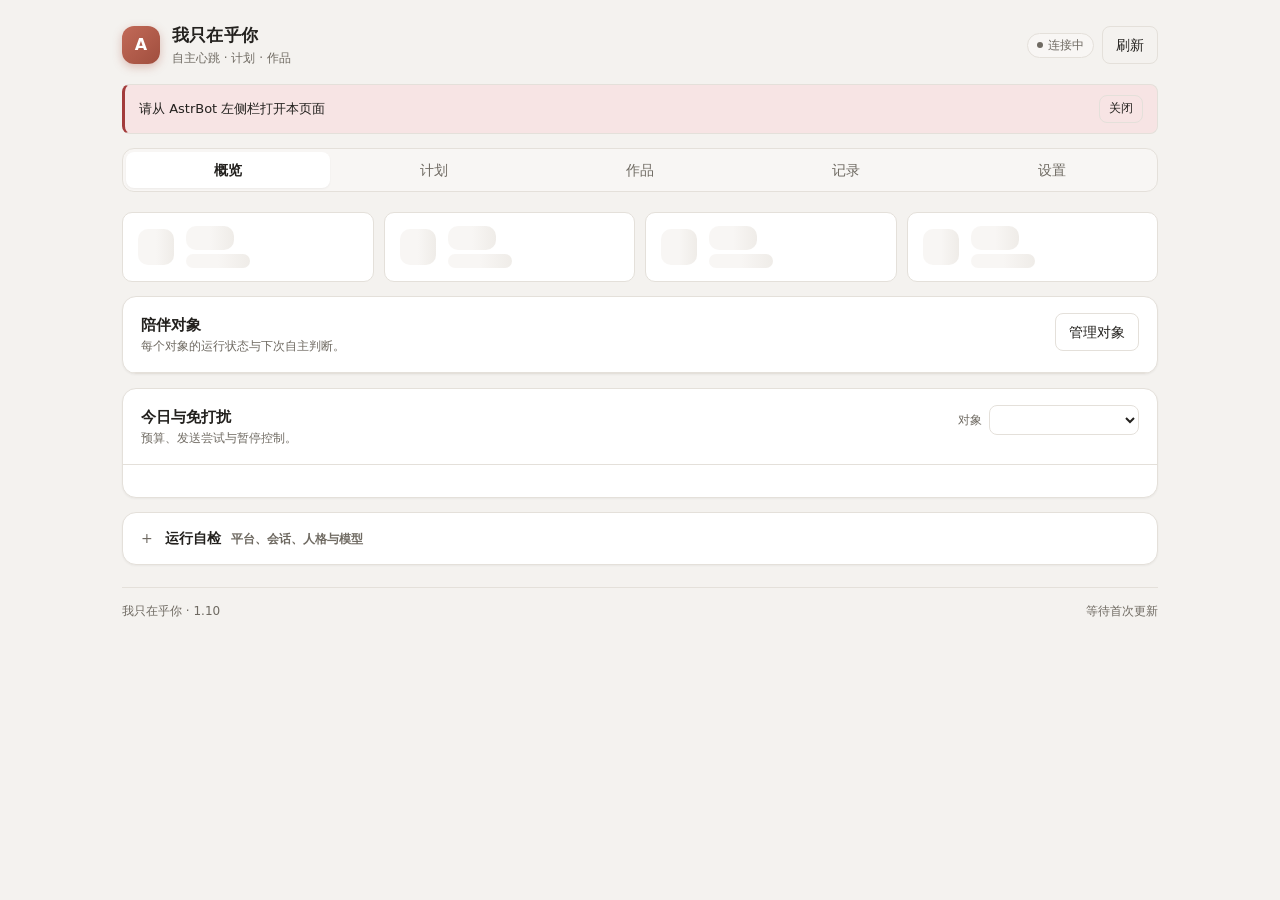
==== pages/我只在乎你/index.html @ 4d0907a6 "Release v1.10.0: 自主陪伴插件完整版本" ====
<!doctype html>
<html lang="zh-CN">
<head>
  <meta charset="UTF-8">
  <meta name="viewport" content="width=device-width, initial-scale=1">
  <title>我只在乎你</title>
  <link rel="stylesheet" href="./style.css">
  <script src="./common.js" defer></script>
  <script src="./dialogs.js" defer></script>
  <script src="./gallery.js" defer></script>
  <script src="./plans.js" defer></script>
  <script src="./library.js" defer></script>
  <script src="./app.js" defer></script>
</head>
<body>
  <div class="app">
    <header class="topbar">
      <div class="brand">
        <span class="brand-mark">A</span>
        <div>
          <h1>我只在乎你</h1>
          <p>自主心跳 · 计划 · 作品</p>
        </div>
      </div>
      <div class="topbar-actions">
        <span id="live" class="pill">连接中</span>
        <button id="refresh" class="btn-ghost" type="button">刷新</button>
      </div>
    </header>

    <div id="notice" class="notice" hidden>
      <span id="notice-text"></span>
      <button id="notice-close" class="btn-ghost btn-small" type="button">关闭</button>
    </div>

    <nav class="tabs" role="tablist" aria-label="页面导航">
      <button class="tab active" data-tab="overview" role="tab" aria-selected="true">概览</button>
      <button class="tab" data-tab="plans" role="tab" aria-selected="false">计划</button>
      <button class="tab" data-tab="works" role="tab" aria-selected="false">作品</button>
      <button class="tab" data-tab="activity" role="tab" aria-selected="false">记录</button>
      <button class="tab" data-tab="settings" role="tab" aria-selected="false">设置</button>
    </nav>

    <main>
      <section id="overview" class="view">
        <div id="metrics" class="stats">
          <div class="stat"><span class="stat-icon skeleton" style="width:36px;height:36px"></span><div class="grow"><b class="skeleton" style="display:block;width:48px;height:24px"></b><span class="skeleton" style="display:block;width:64px;height:14px;margin-top:4px"></span></div></div>
          <div class="stat"><span class="stat-icon skeleton" style="width:36px;height:36px"></span><div class="grow"><b class="skeleton" style="display:block;width:48px;height:24px"></b><span class="skeleton" style="display:block;width:64px;height:14px;margin-top:4px"></span></div></div>
          <div class="stat"><span class="stat-icon skeleton" style="width:36px;height:36px"></span><div class="grow"><b class="skeleton" style="display:block;width:48px;height:24px"></b><span class="skeleton" style="display:block;width:64px;height:14px;margin-top:4px"></span></div></div>
          <div class="stat"><span class="stat-icon skeleton" style="width:36px;height:36px"></span><div class="grow"><b class="skeleton" style="display:block;width:48px;height:24px"></b><span class="skeleton" style="display:block;width:64px;height:14px;margin-top:4px"></span></div></div>
        </div>
        <section class="panel">
          <div class="panel-head">
            <div><h2>陪伴对象</h2><p class="hint">每个对象的运行状态与下次自主判断。</p></div>
            <button id="open-settings" class="btn-ghost" type="button">管理对象</button>
          </div>
          <div id="sessions" class="list"></div>
        </section>
        <section class="panel">
          <div class="panel-head">
            <div><h2>今日与免打扰</h2><p class="hint">预算、发送尝试与暂停控制。</p></div>
            <label class="inline-field">对象<select id="overview-target"></select></label>
          </div>
          <div id="usage" class="panel-body stack"></div>
        </section>
        <details class="panel">
          <summary><span>运行自检</span><span class="hint">平台、会话、人格与模型</span></summary>
          <div class="panel-body">
            <div class="actions"><button id="diagnose" type="button">开始自检</button></div>
            <div id="diagnostics-result" class="stack"></div>
          </div>
        </details>
      </section>

      <section id="plans" class="view" hidden>
        <div class="view-head">
          <div><h2>计划</h2><p class="hint">当前任务、持续项目与自主节奏。</p></div>
          <label class="inline-field">对象<select id="plans-target"></select></label>
        </div>
        <div id="plans-content" class="stack"></div>
      </section>

      <section id="works" class="view" hidden>
        <div class="view-head">
          <div><h2>作品</h2><p class="hint">点开条目后才加载图片或正文。</p></div>
          <label class="inline-field">对象<select id="works-target"></select></label>
        </div>
        <div id="work-filters" class="toolbar"></div>
        <div id="works-content" class="stack"></div>
      </section>

      <section id="activity" class="view" hidden>
        <div class="view-head">
          <div><h2>记录</h2><p class="hint">最近决策、行动与诊断。</p></div>
          <label class="inline-field">对象<select id="activity-target"></select></label>
        </div>
        <div id="activity-content" class="stack"></div>
      </section>

      <section id="settings" class="view" hidden>
        <div class="view-head">
          <div><h2>设置</h2><p class="hint">填写对象 QQ 号并保存，即持续运行。</p></div>
          <button id="save-settings" class="btn-primary" form="config-form" type="submit">保存设置</button>
        </div>
        <form id="config-form"><div id="config-fields"></div></form>
      </section>
    </main>

    <footer>
      <span>我只在乎你 · 1.10</span>
      <span id="updated">等待首次更新</span>
    </footer>
  </div>
</body>
</html>
---- pages/我只在乎你/style.css ----
:root {
  color-scheme: light dark;
  --bg: #f4f2ef;
  --surface: #ffffff;
  --surface-2: #f8f6f4;
  --surface-3: #efece8;
  --line: #e4e0da;
  --line-strong: #d4cfc7;
  --text: #23211e;
  --muted: #6f6a62;
  --accent: #b05a4a;
  --accent-strong: #96473a;
  --accent-soft: #f6e7e3;
  --ok: #2f7d5b;
  --ok-soft: #e2f0e9;
  --warn: #9a6b1e;
  --warn-soft: #f6ecd9;
  --bad: #a33b3b;
  --bad-soft: #f7e4e4;
  --radius: 14px;
  --radius-sm: 10px;
  --shadow: 0 1px 2px rgba(35, 33, 30, .05);
  --shadow-pop: 0 8px 28px rgba(35, 33, 30, .12);
  --grad-accent: linear-gradient(135deg, #c26a58, #a04e3e);
}

@media (prefers-color-scheme: dark) {
  :root {
    --bg: #151412;
    --surface: #1e1d1a;
    --surface-2: #242220;
    --surface-3: #2b2926;
    --line: #37342f;
    --line-strong: #45413b;
    --text: #ece8e1;
    --muted: #a8a29a;
    --accent: #d98b7b;
    --accent-strong: #e39d8e;
    --accent-soft: #3a2a27;
    --ok: #7fc3a3;
    --ok-soft: #1f2e26;
    --warn: #d0a75f;
    --warn-soft: #332b1a;
    --bad: #e08a8a;
    --bad-soft: #38211f;
    --shadow: none;
    --shadow-pop: 0 10px 32px rgba(0, 0, 0, .5);
    --grad-accent: linear-gradient(135deg, #d98b7b, #b25f4d);
  }
}

* { box-sizing: border-box; }
[hidden] { display: none !important; }
html, body { margin: 0; }
body {
  background: var(--bg);
  color: var(--text);
  font: 14px/1.6 "PingFang SC", "Microsoft YaHei", system-ui, sans-serif;
  -webkit-font-smoothing: antialiased;
}
button, input, select, textarea { font: inherit; color: inherit; }
button { cursor: pointer; }
h1, h2, h3, p { margin: 0; }
h1 { font-size: 17px; font-weight: 650; letter-spacing: .01em; }
h2 { font-size: 15px; font-weight: 650; }
h3 { font-size: 14px; font-weight: 600; }
a { color: var(--accent); }

/* 尊重减弱动效偏好 */
@media (prefers-reduced-motion: reduce) {
  *, *::before, *::after { transition: none !important; animation: none !important; }
}

.app { max-width: 1080px; margin: 0 auto; padding: 22px 22px 48px; }

/* ---------- 顶栏 ---------- */
.topbar {
  display: flex; align-items: center; justify-content: space-between;
  gap: 16px; padding-bottom: 16px;
}
.brand { display: flex; align-items: center; gap: 12px; min-width: 0; }
.brand-mark {
  width: 38px; height: 38px; border-radius: 12px; flex: none;
  display: grid; place-items: center; font-weight: 700; font-size: 16px;
  background: var(--grad-accent); color: #fff;
  box-shadow: 0 3px 10px rgba(176, 90, 74, .35);
}
.brand p { color: var(--muted); font-size: 12px; }
.topbar-actions { display: flex; align-items: center; gap: 8px; }

/* 连接状态小圆点 */
.pill::before {
  content: ""; width: 6px; height: 6px; border-radius: 50%;
  background: currentColor; flex: none;
}
.pill.ok::before { animation: pulse 2.4s ease-in-out infinite; }
@keyframes pulse {
  0%, 100% { opacity: 1; }
  50% { opacity: .35; }
}

/* ---------- Tabs ---------- */
.tabs {
  display: flex; gap: 2px; padding: 3px; margin-bottom: 20px;
  background: var(--surface-2); border: 1px solid var(--line);
  border-radius: 12px; overflow-x: auto;
  position: sticky; top: 0; z-index: 20;
  backdrop-filter: blur(8px);
}
.tab {
  flex: 1; min-width: 64px; padding: 7px 14px; border: 0; border-radius: 8px;
  background: transparent; color: var(--muted); white-space: nowrap;
  transition: color .15s, background .15s;
}
.tab:hover { color: var(--text); }
.tab.active {
  background: var(--surface); color: var(--text);
  box-shadow: var(--shadow); font-weight: 600;
}

.view { display: block; animation: view-in .18s ease-out; }
.view[hidden] { display: none; }
@keyframes view-in {
  from { opacity: 0; transform: translateY(4px); }
  to { opacity: 1; transform: none; }
}

/* ---------- 面板 ---------- */
.panel {
  background: var(--surface); border: 1px solid var(--line);
  border-radius: var(--radius); box-shadow: var(--shadow);
  margin-bottom: 14px; overflow: hidden;
  transition: border-color .15s;
}
.panel:hover { border-color: var(--line-strong); }
.panel > summary {
  display: flex; align-items: baseline; gap: 10px;
  padding: 14px 18px; cursor: pointer; list-style: none; font-weight: 600;
}
.panel > summary::-webkit-details-marker { display: none; }
.panel > summary::before {
  content: "+"; color: var(--muted); font-weight: 400; margin-right: 2px;
  transition: transform .15s;
}
.panel[open] > summary::before { content: "−"; }
.panel-head {
  display: flex; align-items: flex-start; justify-content: space-between;
  gap: 12px; padding: 16px 18px; border-bottom: 1px solid var(--line);
}
.panel-body { padding: 16px 18px; }
.panel-body.tight { padding: 10px 18px; }

.stack { display: flex; flex-direction: column; gap: 12px; }
.row { display: flex; align-items: center; gap: 10px; }
.row.wrap { flex-wrap: wrap; }
.grow { flex: 1; min-width: 0; }
.actions { display: flex; flex-wrap: wrap; gap: 8px; }
.hint { color: var(--muted); font-size: 12px; }
.mono { font-family: ui-monospace, "Cascadia Code", Consolas, monospace; font-size: 12px; }

/* ---------- 指标卡 ---------- */
.stats {
  display: grid; grid-template-columns: repeat(auto-fit, minmax(150px, 1fr));
  gap: 10px; margin-bottom: 14px;
}
.kv {
  display: grid; grid-template-columns: repeat(auto-fit, minmax(170px, 1fr));
  gap: 10px 20px;
}
.kv-item b { display: block; font-weight: 600; margin-top: 1px; }
.kv-item.wide { grid-column: 1 / -1; }
.stat {
  background: var(--surface); border: 1px solid var(--line);
  border-radius: var(--radius-sm); padding: 13px 15px;
  display: flex; align-items: center; gap: 12px;
  transition: border-color .15s, transform .15s;
}
.stat:hover { border-color: var(--line-strong); transform: translateY(-1px); }
.stat-icon {
  width: 36px; height: 36px; border-radius: 10px; flex: none;
  display: grid; place-items: center; font-size: 16px;
  background: var(--surface-3);
}
.stat[data-tone="accent"] .stat-icon { background: var(--accent-soft); }
.stat[data-tone="ok"] .stat-icon { background: var(--ok-soft); }
.stat[data-tone="warn"] .stat-icon { background: var(--warn-soft); }
.stat[data-tone="bad"] .stat-icon { background: var(--bad-soft); }
.stat b { display: block; font-size: 22px; font-weight: 650; line-height: 1.3; }
.stat span { color: var(--muted); font-size: 12px; }

/* ---------- 骨架屏 ---------- */
.skeleton {
  border-radius: var(--radius-sm);
  background: linear-gradient(90deg, var(--surface-2) 25%, var(--surface-3) 50%, var(--surface-2) 75%);
  background-size: 200% 100%;
  animation: shimmer 1.4s ease-in-out infinite;
}
@keyframes shimmer {
  from { background-position: 200% 0; }
  to { background-position: -200% 0; }
}

.view-head {
  display: flex; align-items: flex-end; justify-content: space-between;
  gap: 14px; flex-wrap: wrap; margin-bottom: 14px;
}
.view-head p { margin-top: 2px; }

.inline-field { display: flex; align-items: center; gap: 7px; color: var(--muted); font-size: 12px; }
.inline-field select {
  background: var(--surface); border: 1px solid var(--line);
  border-radius: 8px; padding: 6px 9px; min-width: 150px; width: auto;
}

/* ---------- 按钮 ---------- */
button, .btn-primary, .btn-ghost {
  border-radius: 8px; border: 1px solid var(--line);
  background: var(--surface); padding: 7px 13px; color: var(--text);
  transition: background .15s, border-color .15s, box-shadow .15s;
}
button:hover { background: var(--surface-2); border-color: var(--line-strong); }
button:active { transform: scale(.98); }
button:disabled { opacity: .5; cursor: not-allowed; }
button:focus-visible, .tab:focus-visible, .chip:focus-visible {
  outline: 2px solid var(--accent); outline-offset: 1px;
}
.btn-primary { background: var(--grad-accent); border-color: transparent; color: #fff; box-shadow: 0 2px 8px rgba(176, 90, 74, .3); }
.btn-primary:hover { filter: brightness(1.06); background: var(--grad-accent); }
.btn-ghost { background: transparent; }
.btn-danger { color: var(--bad); }
.btn-danger:hover { background: var(--bad-soft); border-color: var(--bad); }
.btn-small { padding: 3px 9px; font-size: 12px; }
.icon-btn { padding: 6px 10px; }

/* ---------- 状态胶囊 ---------- */
.pill {
  display: inline-flex; align-items: center; gap: 5px;
  padding: 2px 9px; border-radius: 999px; font-size: 12px;
  background: var(--surface-2); border: 1px solid var(--line); color: var(--muted);
  white-space: nowrap;
}
.pill.ok { color: var(--ok); border-color: color-mix(in srgb, var(--ok) 35%, transparent); background: var(--ok-soft); }
.pill.warn { color: var(--warn); border-color: color-mix(in srgb, var(--warn) 35%, transparent); background: var(--warn-soft); }
.pill.bad { color: var(--bad); border-color: color-mix(in srgb, var(--bad) 35%, transparent); background: var(--bad-soft); }
.pill.accent { color: var(--accent); border-color: color-mix(in srgb, var(--accent) 35%, transparent); background: var(--accent-soft); }

/* ---------- 列表 ---------- */
.list { display: flex; flex-direction: column; }
.item {
  display: flex; align-items: flex-start; gap: 12px;
  padding: 13px 18px; border-top: 1px solid var(--line);
  transition: background .15s;
}
.item:hover { background: var(--surface-2); }
.item:first-child { border-top: 0; }
.item-title { font-weight: 600; display: flex; align-items: center; gap: 8px; flex-wrap: wrap; }
.item-sub { color: var(--muted); font-size: 12px; margin-top: 2px; word-break: break-all; }

/* ---------- 通知条 ---------- */
.notice {
  display: flex; align-items: center; justify-content: space-between; gap: 12px;
  margin-bottom: 14px; padding: 10px 14px; font-size: 13px;
  border: 1px solid var(--line); border-left: 3px solid var(--accent);
  border-radius: 8px; background: var(--surface);
  white-space: pre-wrap;
  animation: notice-in .2s ease-out;
}
@keyframes notice-in {
  from { opacity: 0; transform: translateY(-4px); }
  to { opacity: 1; transform: none; }
}
.notice[hidden] { display: none; }
.notice[data-tone="bad"] { border-left-color: var(--bad); background: var(--bad-soft); }
.notice[data-tone="ok"] { border-left-color: var(--ok); background: var(--ok-soft); }

/* ---------- 表单 ---------- */
textarea, input[type="text"], input[type="number"], select {
  width: 100%; background: var(--surface-2); color: var(--text);
  border: 1px solid var(--line); border-radius: 8px; padding: 8px 10px;
  transition: border-color .15s, background .15s;
}
textarea { resize: vertical; min-height: 86px; line-height: 1.6; }
textarea:focus, input:focus, select:focus { outline: 2px solid var(--accent-soft); border-color: var(--accent); background: var(--surface); }

/* ---------- 工具栏与筛选 ---------- */
.toolbar {
  display: flex; align-items: center; gap: 8px; flex-wrap: wrap; margin-bottom: 12px;
}
.chip {
  padding: 5px 12px; border-radius: 999px; border: 1px solid var(--line);
  background: var(--surface); color: var(--muted); font-size: 12px;
  transition: all .15s;
}
.chip:hover { border-color: var(--line-strong); color: var(--text); }
.chip.active { background: var(--grad-accent); border-color: transparent; color: #fff; }

/* ---------- 作品条目 ---------- */
details.work {
  background: var(--surface); border: 1px solid var(--line);
  border-radius: var(--radius-sm); box-shadow: var(--shadow);
  transition: border-color .15s;
}
details.work:hover { border-color: var(--line-strong); }
details.work > summary {
  display: flex; align-items: center; gap: 10px;
  padding: 11px 14px; cursor: pointer; list-style: none;
}
details.work > summary::-webkit-details-marker { display: none; }
details.work > summary::after { content: "展开"; color: var(--muted); font-size: 12px; }
details.work[open] > summary::after { content: "收起"; }
details.work[open] { border-color: var(--accent); }
.work-kind {
  flex: none; width: 40px; text-align: center; font-size: 11px;
  color: var(--muted); background: var(--surface-2);
  border: 1px solid var(--line); border-radius: 6px; padding: 2px 0;
}
.work-title { font-weight: 600; flex: 1; min-width: 0; overflow: hidden; text-overflow: ellipsis; white-space: nowrap; }
.work-meta { color: var(--muted); font-size: 12px; white-space: nowrap; }
.work-detail { padding: 0 14px 14px; border-top: 1px solid var(--line); }
.work-detail .stack { padding-top: 12px; }
.preview {
  display: block; max-width: 100%; max-height: 380px;
  border-radius: 8px; border: 1px solid var(--line); background: var(--surface-2);
}
pre.text-preview {
  margin: 0; padding: 12px; max-height: 380px; overflow: auto;
  white-space: pre-wrap; word-break: break-word;
  font: 13px/1.7 "PingFang SC", "Microsoft YaHei", system-ui, sans-serif;
  background: var(--surface-2); border: 1px solid var(--line); border-radius: 8px;
}

/* ---------- 设置表单 ---------- */
.field-grid {
  display: grid; grid-template-columns: repeat(auto-fit, minmax(240px, 1fr));
  gap: 12px;
}
.field { display: flex; flex-direction: column; gap: 5px; }
.field > span { color: var(--muted); font-size: 12px; }
.field.wide { grid-column: 1 / -1; }
.field code { color: var(--accent); font-size: 11px; }
.check {
  display: flex; align-items: center; gap: 8px;
  padding: 7px 0; font-size: 13px;
}
.check.wide { grid-column: 1 / -1; }
.check input { width: auto; accent-color: var(--accent); }
.group-title {
  font-size: 12px; color: var(--muted); text-transform: uppercase;
  letter-spacing: .06em; margin: 4px 0 2px;
}
.config-group { padding: 16px 18px; border-bottom: 1px solid var(--line); }
.config-group:last-child { border-bottom: 0; }
.config-group h3 { margin-bottom: 10px; }

.empty {
  padding: 26px 18px; text-align: center; color: var(--muted); font-size: 13px;
}

/* ---------- 页脚 ---------- */
footer {
  display: flex; justify-content: space-between; gap: 12px;
  margin-top: 22px; padding-top: 14px; border-top: 1px solid var(--line);
  color: var(--muted); font-size: 12px;
}

/* ---------- 弹窗（dialogs.js 类名化后的样式） ---------- */
.dialog-overlay {
  position: fixed; inset: 0; z-index: 1000;
  display: grid; place-items: center; padding: 24px;
  background: rgba(15, 14, 12, .45);
  backdrop-filter: blur(3px);
  animation: fade-in .15s ease-out;
}
@keyframes fade-in { from { opacity: 0; } to { opacity: 1; } }
.dialog-box {
  width: min(480px, 100%); margin: 0; padding: 18px;
  animation: dialog-pop .18s cubic-bezier(.2, .9, .3, 1.2);
}
@keyframes dialog-pop {
  from { opacity: 0; transform: scale(.95) translateY(8px); }
  to { opacity: 1; transform: none; }
}
.dialog-box p { margin-bottom: 4px; }
.dialog-box input { margin: 14px 0; }

/* ---------- 响应式 ---------- */
@media (max-width: 640px) {
  .app { padding: 14px 14px 40px; }
  .brand p { display: none; }
  .item { flex-direction: column; gap: 8px; }
  .work-meta { display: none; }
  .panel-head { flex-direction: column; }
  .tabs { position: static; }
  .stat { padding: 11px 13px; }
  .stat-icon { width: 30px; height: 30px; font-size: 14px; }
}
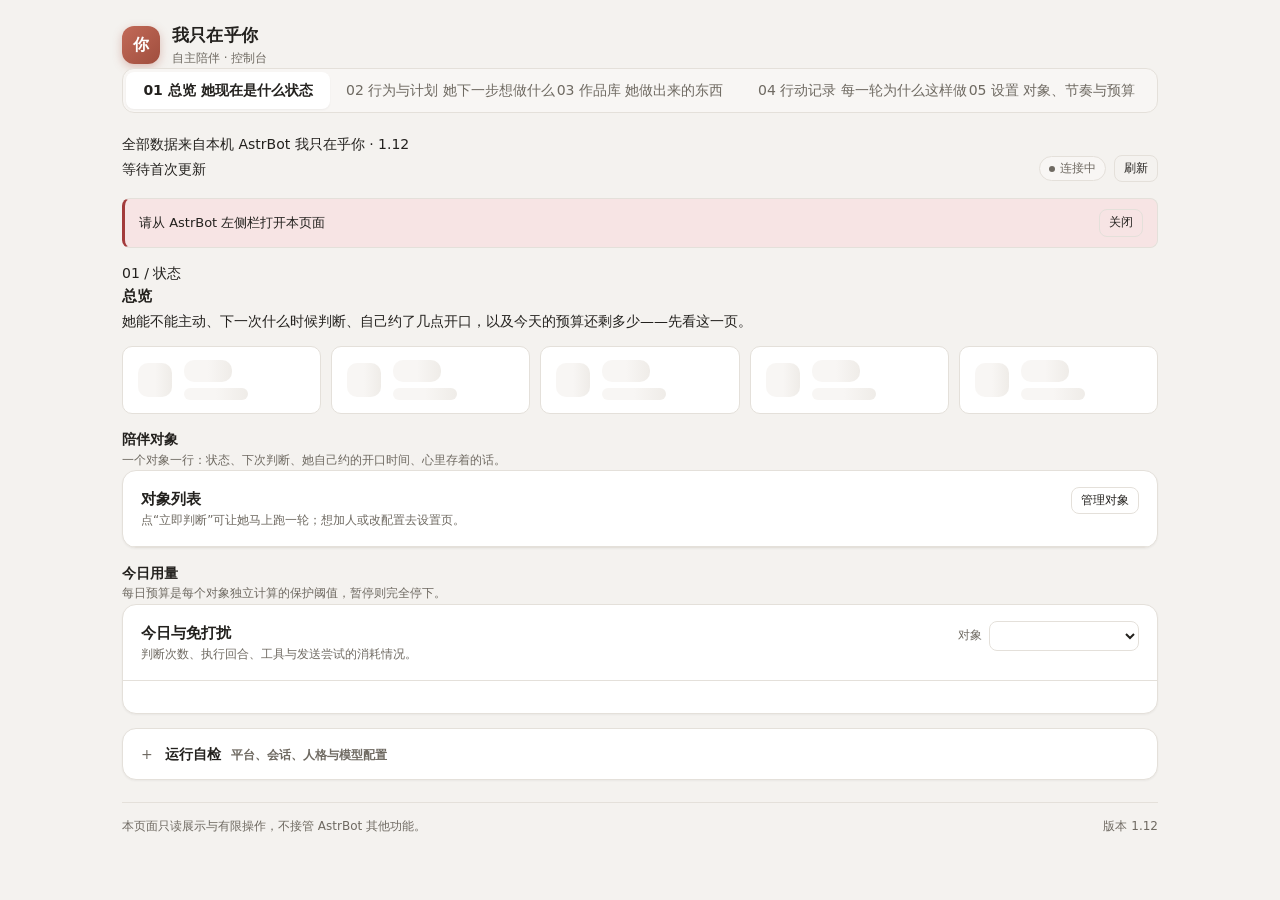
==== commit 09536f44: "Update pages/我只在乎你/index.html (v1.13.0)" ====
--- a/pages/我只在乎你/index.html
+++ b/pages/我只在乎你/index.html
@@ -14,102 +14,174 @@
 </head>
 <body>
   <div class="app">
-    <header class="topbar">
+    <aside class="rail">
       <div class="brand">
-        <span class="brand-mark">A</span>
+        <span class="brand-mark">你</span>
         <div>
           <h1>我只在乎你</h1>
-          <p>自主心跳 · 计划 · 作品</p>
+          <p>自主陪伴 · 控制台</p>
         </div>
       </div>
-      <div class="topbar-actions">
-        <span id="live" class="pill">连接中</span>
-        <button id="refresh" class="btn-ghost" type="button">刷新</button>
+
+      <nav class="tabs" role="tablist" aria-label="页面导航">
+        <button class="tab active" data-tab="overview" role="tab" aria-selected="true" type="button">
+          <span class="tab-index">01</span>
+          <span class="tab-body">
+            <span class="tab-label">总览</span>
+            <span class="tab-hint">她现在是什么状态</span>
+          </span>
+        </button>
+        <button class="tab" data-tab="plans" role="tab" aria-selected="false" type="button">
+          <span class="tab-index">02</span>
+          <span class="tab-body">
+            <span class="tab-label">行为与计划</span>
+            <span class="tab-hint">她下一步想做什么</span>
+          </span>
+        </button>
+        <button class="tab" data-tab="works" role="tab" aria-selected="false" type="button">
+          <span class="tab-index">03</span>
+          <span class="tab-body">
+            <span class="tab-label">作品库</span>
+            <span class="tab-hint">她做出来的东西</span>
+          </span>
+        </button>
+        <button class="tab" data-tab="activity" role="tab" aria-selected="false" type="button">
+          <span class="tab-index">04</span>
+          <span class="tab-body">
+            <span class="tab-label">行动记录</span>
+            <span class="tab-hint">每一轮为什么这样做</span>
+          </span>
+        </button>
+        <button class="tab" data-tab="settings" role="tab" aria-selected="false" type="button">
+          <span class="tab-index">05</span>
+          <span class="tab-body">
+            <span class="tab-label">设置</span>
+            <span class="tab-hint">对象、节奏与预算</span>
+          </span>
+        </button>
+      </nav>
+
+      <div class="rail-foot">
+        <span>全部数据来自本机 AstrBot</span>
+        <span>我只在乎你 · 1.12</span>
       </div>
-    </header>
+    </aside>
 
-    <div id="notice" class="notice" hidden>
-      <span id="notice-text"></span>
-      <button id="notice-close" class="btn-ghost btn-small" type="button">关闭</button>
+    <div class="shell">
+      <header class="topbar">
+        <div class="topbar-meta"><span id="updated">等待首次更新</span></div>
+        <div class="topbar-actions">
+          <span id="live" class="pill">连接中</span>
+          <button id="refresh" class="btn-ghost btn-small" type="button">刷新</button>
+        </div>
+      </header>
+
+      <div id="notice" class="notice" hidden>
+        <span id="notice-text"></span>
+        <button id="notice-close" class="btn-ghost btn-small" type="button">关闭</button>
+      </div>
+
+      <main>
+        <section id="overview" class="view">
+          <div class="view-head">
+            <div>
+              <span class="eyebrow">01 / 状态</span>
+              <h2>总览</h2>
+              <p class="lead">她能不能主动、下一次什么时候判断、自己约了几点开口，以及今天的预算还剩多少——先看这一页。</p>
+            </div>
+          </div>
+
+          <div id="metrics" class="stats">
+            <div class="stat"><span class="stat-icon skeleton" style="width:34px;height:34px"></span><div class="grow"><b class="skeleton" style="display:block;width:48px;height:22px"></b><span class="skeleton" style="display:block;width:64px;height:12px;margin-top:6px"></span></div></div>
+            <div class="stat"><span class="stat-icon skeleton" style="width:34px;height:34px"></span><div class="grow"><b class="skeleton" style="display:block;width:48px;height:22px"></b><span class="skeleton" style="display:block;width:64px;height:12px;margin-top:6px"></span></div></div>
+            <div class="stat"><span class="stat-icon skeleton" style="width:34px;height:34px"></span><div class="grow"><b class="skeleton" style="display:block;width:48px;height:22px"></b><span class="skeleton" style="display:block;width:64px;height:12px;margin-top:6px"></span></div></div>
+            <div class="stat"><span class="stat-icon skeleton" style="width:34px;height:34px"></span><div class="grow"><b class="skeleton" style="display:block;width:48px;height:22px"></b><span class="skeleton" style="display:block;width:64px;height:12px;margin-top:6px"></span></div></div>
+            <div class="stat"><span class="stat-icon skeleton" style="width:34px;height:34px"></span><div class="grow"><b class="skeleton" style="display:block;width:48px;height:22px"></b><span class="skeleton" style="display:block;width:64px;height:12px;margin-top:6px"></span></div></div>
+          </div>
+
+          <div class="group-head"><h3>陪伴对象</h3><p class="hint">一个对象一行：状态、下次判断、她自己约的开口时间、心里存着的话。</p></div>
+          <section class="panel">
+            <div class="panel-head">
+              <div><h2>对象列表</h2><p class="hint">点“立即判断”可让她马上跑一轮；想加人或改配置去设置页。</p></div>
+              <button id="open-settings" class="btn-ghost btn-small" type="button">管理对象</button>
+            </div>
+            <div id="sessions" class="list"></div>
+          </section>
+
+          <div class="group-head"><h3>今日用量</h3><p class="hint">每日预算是每个对象独立计算的保护阈值，暂停则完全停下。</p></div>
+          <section class="panel">
+            <div class="panel-head">
+              <div><h2>今日与免打扰</h2><p class="hint">判断次数、执行回合、工具与发送尝试的消耗情况。</p></div>
+              <label class="inline-field">对象<select id="overview-target"></select></label>
+            </div>
+            <div id="usage" class="panel-body stack"></div>
+          </section>
+
+          <details class="panel">
+            <summary><span>运行自检</span><span class="hint">平台、会话、人格与模型配置</span></summary>
+            <div class="panel-body stack">
+              <p class="hint">只做只读检查，不发起模型请求，也不会发消息。</p>
+              <div class="actions"><button id="diagnose" type="button">开始自检</button></div>
+              <div id="diagnostics-result" class="stack"></div>
+            </div>
+          </details>
+        </section>
+
+        <section id="plans" class="view" hidden>
+          <div class="view-head">
+            <div>
+              <span class="eyebrow">02 / 行为</span>
+              <h2>行为与计划</h2>
+              <p class="lead">她正在推进什么、下一步想做什么，以及她凭什么这样安排自己的节奏——包括自己约定的开口时间和心里存着的话。</p>
+            </div>
+            <label class="inline-field">对象<select id="plans-target"></select></label>
+          </div>
+          <div id="plans-content" class="stack"></div>
+        </section>
+
+        <section id="works" class="view" hidden>
+          <div class="view-head">
+            <div>
+              <span class="eyebrow">03 / 成果</span>
+              <h2>作品库</h2>
+              <p class="lead">她写作、画画、整理的成果。列表只算元信息，点开某一条才读取图片或正文。</p>
+            </div>
+            <label class="inline-field">对象<select id="works-target"></select></label>
+          </div>
+          <div id="work-filters" class="toolbar"></div>
+          <div id="works-content" class="stack"></div>
+        </section>
+
+        <section id="activity" class="view" hidden>
+          <div class="view-head">
+            <div>
+              <span class="eyebrow">04 / 追踪</span>
+              <h2>行动记录</h2>
+              <p class="lead">每一轮的触发来源、判断依据、实际结果和没发出去的原因。她为什么沉默，也能在这里查到。</p>
+            </div>
+            <label class="inline-field">对象<select id="activity-target"></select></label>
+          </div>
+          <div id="activity-content" class="stack"></div>
+        </section>
+
+        <section id="settings" class="view" hidden>
+          <div class="view-head">
+            <div>
+              <span class="eyebrow">05 / 配置</span>
+              <h2>设置</h2>
+              <p class="lead">填好对象 QQ 号并保存就会持续运行。下面按用途分组，改动保存后立即生效，不需要重启。</p>
+            </div>
+            <button id="save-settings" class="btn-primary" form="config-form" type="submit">保存设置</button>
+          </div>
+          <form id="config-form"><div id="config-fields"></div></form>
+        </section>
+      </main>
+
+      <footer>
+        <span>本页面只读展示与有限操作，不接管 AstrBot 其他功能。</span>
+        <span>版本 1.12</span>
+      </footer>
     </div>
-
-    <nav class="tabs" role="tablist" aria-label="页面导航">
-      <button class="tab active" data-tab="overview" role="tab" aria-selected="true">概览</button>
-      <button class="tab" data-tab="plans" role="tab" aria-selected="false">计划</button>
-      <button class="tab" data-tab="works" role="tab" aria-selected="false">作品</button>
-      <button class="tab" data-tab="activity" role="tab" aria-selected="false">记录</button>
-      <button class="tab" data-tab="settings" role="tab" aria-selected="false">设置</button>
-    </nav>
-
-    <main>
-      <section id="overview" class="view">
-        <div id="metrics" class="stats">
-          <div class="stat"><span class="stat-icon skeleton" style="width:36px;height:36px"></span><div class="grow"><b class="skeleton" style="display:block;width:48px;height:24px"></b><span class="skeleton" style="display:block;width:64px;height:14px;margin-top:4px"></span></div></div>
-          <div class="stat"><span class="stat-icon skeleton" style="width:36px;height:36px"></span><div class="grow"><b class="skeleton" style="display:block;width:48px;height:24px"></b><span class="skeleton" style="display:block;width:64px;height:14px;margin-top:4px"></span></div></div>
-          <div class="stat"><span class="stat-icon skeleton" style="width:36px;height:36px"></span><div class="grow"><b class="skeleton" style="display:block;width:48px;height:24px"></b><span class="skeleton" style="display:block;width:64px;height:14px;margin-top:4px"></span></div></div>
-          <div class="stat"><span class="stat-icon skeleton" style="width:36px;height:36px"></span><div class="grow"><b class="skeleton" style="display:block;width:48px;height:24px"></b><span class="skeleton" style="display:block;width:64px;height:14px;margin-top:4px"></span></div></div>
-        </div>
-        <section class="panel">
-          <div class="panel-head">
-            <div><h2>陪伴对象</h2><p class="hint">每个对象的运行状态与下次自主判断。</p></div>
-            <button id="open-settings" class="btn-ghost" type="button">管理对象</button>
-          </div>
-          <div id="sessions" class="list"></div>
-        </section>
-        <section class="panel">
-          <div class="panel-head">
-            <div><h2>今日与免打扰</h2><p class="hint">预算、发送尝试与暂停控制。</p></div>
-            <label class="inline-field">对象<select id="overview-target"></select></label>
-          </div>
-          <div id="usage" class="panel-body stack"></div>
-        </section>
-        <details class="panel">
-          <summary><span>运行自检</span><span class="hint">平台、会话、人格与模型</span></summary>
-          <div class="panel-body">
-            <div class="actions"><button id="diagnose" type="button">开始自检</button></div>
-            <div id="diagnostics-result" class="stack"></div>
-          </div>
-        </details>
-      </section>
-
-      <section id="plans" class="view" hidden>
-        <div class="view-head">
-          <div><h2>计划</h2><p class="hint">当前任务、持续项目与自主节奏。</p></div>
-          <label class="inline-field">对象<select id="plans-target"></select></label>
-        </div>
-        <div id="plans-content" class="stack"></div>
-      </section>
-
-      <section id="works" class="view" hidden>
-        <div class="view-head">
-          <div><h2>作品</h2><p class="hint">点开条目后才加载图片或正文。</p></div>
-          <label class="inline-field">对象<select id="works-target"></select></label>
-        </div>
-        <div id="work-filters" class="toolbar"></div>
-        <div id="works-content" class="stack"></div>
-      </section>
-
-      <section id="activity" class="view" hidden>
-        <div class="view-head">
-          <div><h2>记录</h2><p class="hint">最近决策、行动与诊断。</p></div>
-          <label class="inline-field">对象<select id="activity-target"></select></label>
-        </div>
-        <div id="activity-content" class="stack"></div>
-      </section>
-
-      <section id="settings" class="view" hidden>
-        <div class="view-head">
-          <div><h2>设置</h2><p class="hint">填写对象 QQ 号并保存，即持续运行。</p></div>
-          <button id="save-settings" class="btn-primary" form="config-form" type="submit">保存设置</button>
-        </div>
-        <form id="config-form"><div id="config-fields"></div></form>
-      </section>
-    </main>
-
-    <footer>
-      <span>我只在乎你 · 1.10</span>
-      <span id="updated">等待首次更新</span>
-    </footer>
   </div>
 </body>
 </html>
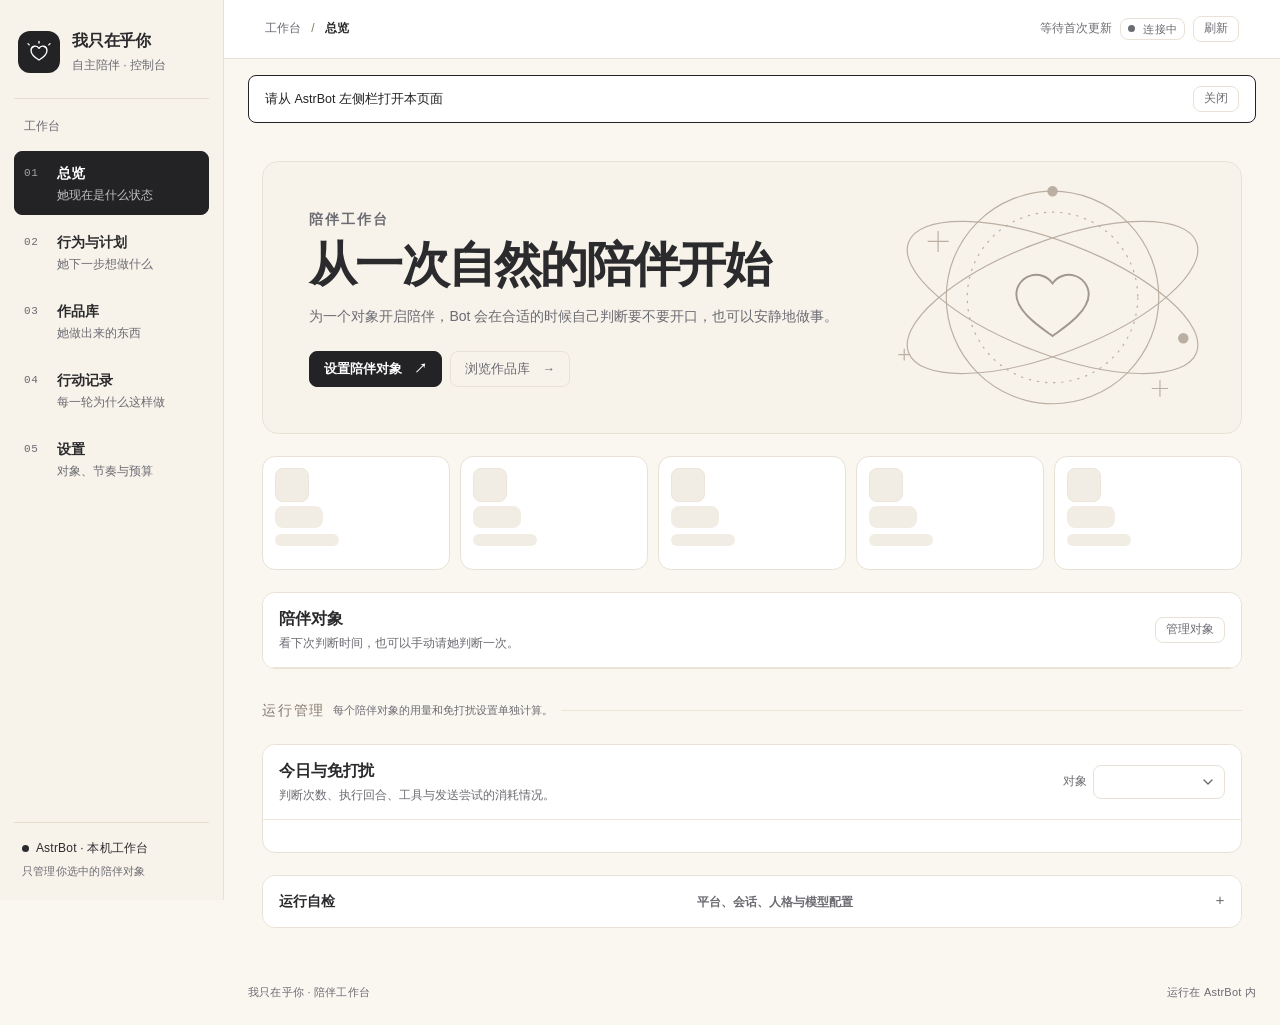
==== commit 8c4dcc91: "Update companion plugin to v1.13.10 and document features" ====
--- a/pages/我只在乎你/index.html
+++ b/pages/我只在乎你/index.html
@@ -1,187 +1,208 @@
-<!doctype html>
-<html lang="zh-CN">
-<head>
-  <meta charset="UTF-8">
-  <meta name="viewport" content="width=device-width, initial-scale=1">
-  <title>我只在乎你</title>
-  <link rel="stylesheet" href="./style.css">
-  <script src="./common.js" defer></script>
-  <script src="./dialogs.js" defer></script>
-  <script src="./gallery.js" defer></script>
-  <script src="./plans.js" defer></script>
-  <script src="./library.js" defer></script>
-  <script src="./app.js" defer></script>
-</head>
-<body>
-  <div class="app">
-    <aside class="rail">
-      <div class="brand">
-        <span class="brand-mark">你</span>
-        <div>
-          <h1>我只在乎你</h1>
-          <p>自主陪伴 · 控制台</p>
-        </div>
-      </div>
-
-      <nav class="tabs" role="tablist" aria-label="页面导航">
-        <button class="tab active" data-tab="overview" role="tab" aria-selected="true" type="button">
-          <span class="tab-index">01</span>
-          <span class="tab-body">
-            <span class="tab-label">总览</span>
-            <span class="tab-hint">她现在是什么状态</span>
-          </span>
-        </button>
-        <button class="tab" data-tab="plans" role="tab" aria-selected="false" type="button">
-          <span class="tab-index">02</span>
-          <span class="tab-body">
-            <span class="tab-label">行为与计划</span>
-            <span class="tab-hint">她下一步想做什么</span>
-          </span>
-        </button>
-        <button class="tab" data-tab="works" role="tab" aria-selected="false" type="button">
-          <span class="tab-index">03</span>
-          <span class="tab-body">
-            <span class="tab-label">作品库</span>
-            <span class="tab-hint">她做出来的东西</span>
-          </span>
-        </button>
-        <button class="tab" data-tab="activity" role="tab" aria-selected="false" type="button">
-          <span class="tab-index">04</span>
-          <span class="tab-body">
-            <span class="tab-label">行动记录</span>
-            <span class="tab-hint">每一轮为什么这样做</span>
-          </span>
-        </button>
-        <button class="tab" data-tab="settings" role="tab" aria-selected="false" type="button">
-          <span class="tab-index">05</span>
-          <span class="tab-body">
-            <span class="tab-label">设置</span>
-            <span class="tab-hint">对象、节奏与预算</span>
-          </span>
-        </button>
-      </nav>
-
-      <div class="rail-foot">
-        <span>全部数据来自本机 AstrBot</span>
-        <span>我只在乎你 · 1.12</span>
-      </div>
-    </aside>
-
-    <div class="shell">
-      <header class="topbar">
-        <div class="topbar-meta"><span id="updated">等待首次更新</span></div>
-        <div class="topbar-actions">
-          <span id="live" class="pill">连接中</span>
-          <button id="refresh" class="btn-ghost btn-small" type="button">刷新</button>
-        </div>
-      </header>
-
-      <div id="notice" class="notice" hidden>
-        <span id="notice-text"></span>
-        <button id="notice-close" class="btn-ghost btn-small" type="button">关闭</button>
-      </div>
-
-      <main>
-        <section id="overview" class="view">
-          <div class="view-head">
-            <div>
-              <span class="eyebrow">01 / 状态</span>
-              <h2>总览</h2>
-              <p class="lead">她能不能主动、下一次什么时候判断、自己约了几点开口，以及今天的预算还剩多少——先看这一页。</p>
-            </div>
-          </div>
-
-          <div id="metrics" class="stats">
-            <div class="stat"><span class="stat-icon skeleton" style="width:34px;height:34px"></span><div class="grow"><b class="skeleton" style="display:block;width:48px;height:22px"></b><span class="skeleton" style="display:block;width:64px;height:12px;margin-top:6px"></span></div></div>
-            <div class="stat"><span class="stat-icon skeleton" style="width:34px;height:34px"></span><div class="grow"><b class="skeleton" style="display:block;width:48px;height:22px"></b><span class="skeleton" style="display:block;width:64px;height:12px;margin-top:6px"></span></div></div>
-            <div class="stat"><span class="stat-icon skeleton" style="width:34px;height:34px"></span><div class="grow"><b class="skeleton" style="display:block;width:48px;height:22px"></b><span class="skeleton" style="display:block;width:64px;height:12px;margin-top:6px"></span></div></div>
-            <div class="stat"><span class="stat-icon skeleton" style="width:34px;height:34px"></span><div class="grow"><b class="skeleton" style="display:block;width:48px;height:22px"></b><span class="skeleton" style="display:block;width:64px;height:12px;margin-top:6px"></span></div></div>
-            <div class="stat"><span class="stat-icon skeleton" style="width:34px;height:34px"></span><div class="grow"><b class="skeleton" style="display:block;width:48px;height:22px"></b><span class="skeleton" style="display:block;width:64px;height:12px;margin-top:6px"></span></div></div>
-          </div>
-
-          <div class="group-head"><h3>陪伴对象</h3><p class="hint">一个对象一行：状态、下次判断、她自己约的开口时间、心里存着的话。</p></div>
-          <section class="panel">
-            <div class="panel-head">
-              <div><h2>对象列表</h2><p class="hint">点“立即判断”可让她马上跑一轮；想加人或改配置去设置页。</p></div>
-              <button id="open-settings" class="btn-ghost btn-small" type="button">管理对象</button>
-            </div>
-            <div id="sessions" class="list"></div>
-          </section>
-
-          <div class="group-head"><h3>今日用量</h3><p class="hint">每日预算是每个对象独立计算的保护阈值，暂停则完全停下。</p></div>
-          <section class="panel">
-            <div class="panel-head">
-              <div><h2>今日与免打扰</h2><p class="hint">判断次数、执行回合、工具与发送尝试的消耗情况。</p></div>
-              <label class="inline-field">对象<select id="overview-target"></select></label>
-            </div>
-            <div id="usage" class="panel-body stack"></div>
-          </section>
-
-          <details class="panel">
-            <summary><span>运行自检</span><span class="hint">平台、会话、人格与模型配置</span></summary>
-            <div class="panel-body stack">
-              <p class="hint">只做只读检查，不发起模型请求，也不会发消息。</p>
-              <div class="actions"><button id="diagnose" type="button">开始自检</button></div>
-              <div id="diagnostics-result" class="stack"></div>
-            </div>
-          </details>
-        </section>
-
-        <section id="plans" class="view" hidden>
-          <div class="view-head">
-            <div>
-              <span class="eyebrow">02 / 行为</span>
-              <h2>行为与计划</h2>
-              <p class="lead">她正在推进什么、下一步想做什么，以及她凭什么这样安排自己的节奏——包括自己约定的开口时间和心里存着的话。</p>
-            </div>
-            <label class="inline-field">对象<select id="plans-target"></select></label>
-          </div>
-          <div id="plans-content" class="stack"></div>
-        </section>
-
-        <section id="works" class="view" hidden>
-          <div class="view-head">
-            <div>
-              <span class="eyebrow">03 / 成果</span>
-              <h2>作品库</h2>
-              <p class="lead">她写作、画画、整理的成果。列表只算元信息，点开某一条才读取图片或正文。</p>
-            </div>
-            <label class="inline-field">对象<select id="works-target"></select></label>
-          </div>
-          <div id="work-filters" class="toolbar"></div>
-          <div id="works-content" class="stack"></div>
-        </section>
-
-        <section id="activity" class="view" hidden>
-          <div class="view-head">
-            <div>
-              <span class="eyebrow">04 / 追踪</span>
-              <h2>行动记录</h2>
-              <p class="lead">每一轮的触发来源、判断依据、实际结果和没发出去的原因。她为什么沉默，也能在这里查到。</p>
-            </div>
-            <label class="inline-field">对象<select id="activity-target"></select></label>
-          </div>
-          <div id="activity-content" class="stack"></div>
-        </section>
-
-        <section id="settings" class="view" hidden>
-          <div class="view-head">
-            <div>
-              <span class="eyebrow">05 / 配置</span>
-              <h2>设置</h2>
-              <p class="lead">填好对象 QQ 号并保存就会持续运行。下面按用途分组，改动保存后立即生效，不需要重启。</p>
-            </div>
-            <button id="save-settings" class="btn-primary" form="config-form" type="submit">保存设置</button>
-          </div>
-          <form id="config-form"><div id="config-fields"></div></form>
-        </section>
-      </main>
-
-      <footer>
-        <span>本页面只读展示与有限操作，不接管 AstrBot 其他功能。</span>
-        <span>版本 1.12</span>
-      </footer>
-    </div>
-  </div>
-</body>
-</html>
+<!doctype html>
+<html lang="zh-CN">
+<head>
+  <meta charset="UTF-8">
+  <meta name="viewport" content="width=device-width, initial-scale=1">
+  <title>我只在乎你</title>
+  <link rel="stylesheet" href="./style.css">
+  <link rel="stylesheet" href="./studio.css">
+  <link rel="stylesheet" href="./works-ui.css">
+  <link rel="stylesheet" href="./settings-ui.css">
+  <script src="./common.js" defer></script>
+  <script src="./dialogs.js" defer></script>
+  <script src="./gallery.js" defer></script>
+  <script src="./plans.js" defer></script>
+  <script src="./library.js" defer></script>
+  <script src="./app.js" defer></script>
+</head>
+<body>
+  <div class="app">
+    <aside class="rail">
+      <div class="brand">
+        <span class="brand-mark" aria-hidden="true"><svg viewBox="0 0 36 36" fill="none"><path d="M18 27s-9-5.4-9-11a4.8 4.8 0 0 1 9-2.1 4.8 4.8 0 0 1 9 2.1c0 5.6-9 11-9 11Z" stroke="currentColor" stroke-width="1.5" stroke-linejoin="round"/><path d="M18 6v2m11 2 1.4-1.4M7 10 5.6 8.6" stroke="currentColor" stroke-width="1.5" stroke-linecap="round"/></svg></span>
+        <div>
+          <h1>我只在乎你</h1>
+          <p>自主陪伴 · 控制台</p>
+        </div>
+      </div>
+
+      <p class="rail-label">工作台</p>
+      <nav class="tabs" role="tablist" aria-label="工作台页面">
+        <button class="tab active" id="nav-overview" data-tab="overview" role="tab" aria-controls="overview" aria-selected="true" tabindex="0" type="button">
+          <span class="tab-index">01</span>
+          <span class="tab-body">
+            <span class="tab-label">总览</span>
+            <span class="tab-hint">她现在是什么状态</span>
+          </span>
+        </button>
+        <button class="tab" id="nav-plans" data-tab="plans" role="tab" aria-controls="plans" aria-selected="false" tabindex="-1" type="button">
+          <span class="tab-index">02</span>
+          <span class="tab-body">
+            <span class="tab-label">行为与计划</span>
+            <span class="tab-hint">她下一步想做什么</span>
+          </span>
+        </button>
+        <button class="tab" id="nav-works" data-tab="works" role="tab" aria-controls="works" aria-selected="false" tabindex="-1" type="button">
+          <span class="tab-index">03</span>
+          <span class="tab-body">
+            <span class="tab-label">作品库</span>
+            <span class="tab-hint">她做出来的东西</span>
+          </span>
+        </button>
+        <button class="tab" id="nav-activity" data-tab="activity" role="tab" aria-controls="activity" aria-selected="false" tabindex="-1" type="button">
+          <span class="tab-index">04</span>
+          <span class="tab-body">
+            <span class="tab-label">行动记录</span>
+            <span class="tab-hint">每一轮为什么这样做</span>
+          </span>
+        </button>
+        <button class="tab" id="nav-settings" data-tab="settings" role="tab" aria-controls="settings" aria-selected="false" tabindex="-1" type="button">
+          <span class="tab-index">05</span>
+          <span class="tab-body">
+            <span class="tab-label">设置</span>
+            <span class="tab-hint">对象、节奏与预算</span>
+          </span>
+        </button>
+      </nav>
+
+      <div class="rail-foot">
+        <span class="workspace-label"><i></i> AstrBot · 本机工作台</span>
+        <span>只管理你选中的陪伴对象</span>
+      </div>
+    </aside>
+
+    <div class="shell">
+      <header class="topbar">
+        <div class="topbar-meta"><span class="crumb-root">工作台</span><span class="crumb-divider" aria-hidden="true">/</span><b id="current-view">总览</b></div>
+        <div class="topbar-actions">
+          <span id="updated" class="update-time">等待首次更新</span>
+          <span id="live" class="pill" role="status">连接中</span>
+          <button id="refresh" class="btn-ghost btn-small" type="button">刷新</button>
+        </div>
+      </header>
+
+      <div id="notice" class="notice" hidden>
+        <span id="notice-text" role="status"></span>
+        <button id="notice-close" class="btn-ghost btn-small" type="button">关闭</button>
+      </div>
+
+      <main>
+        <section id="overview" class="view" role="tabpanel" aria-labelledby="nav-overview">
+          <section class="welcome" aria-labelledby="overview-title">
+            <div class="welcome-copy">
+              <span class="eyebrow">陪伴工作台</span>
+              <h2 id="overview-title">从一次自然的陪伴开始</h2>
+              <p class="lead" id="welcome-description">为一个对象开启陪伴，Bot 会在合适的时候自己判断要不要开口，也可以安静地做事。</p>
+              <div class="welcome-actions">
+                <button id="welcome-action" type="button" class="btn-primary" data-jump="settings">设置陪伴对象 <span aria-hidden="true">↗</span></button>
+                <button type="button" class="btn-ghost" data-jump="works">浏览作品库 <span aria-hidden="true">→</span></button>
+              </div>
+            </div>
+            <svg class="welcome-art" viewBox="0 0 350 220" fill="none" aria-hidden="true" focusable="false">
+              <circle cx="202" cy="110" r="91"/><circle cx="202" cy="110" r="73" stroke-dasharray="2 5"/>
+              <ellipse cx="202" cy="110" rx="132" ry="48" transform="rotate(-21 202 110)"/>
+              <ellipse cx="202" cy="110" rx="132" ry="48" transform="rotate(21 202 110)"/>
+              <path d="M202 143c-8-6-31-20-31-36a17 17 0 0 1 31-9 17 17 0 0 1 31 9c0 16-23 30-31 36Z" class="welcome-heart"/>
+              <circle cx="202" cy="19" r="4" class="welcome-point"/><circle cx="314" cy="145" r="4" class="welcome-point"/>
+              <path d="M104 53v18m-9-9h18m181 119v14m-7-7h14M75 154v10m-5-5h10"/>
+            </svg>
+          </section>
+
+          <ol id="first-steps" class="first-steps" aria-label="快速开始" hidden>
+            <li><span>01</span><div><b>添加对象</b><p>在设置里填写要陪伴的 QQ 号。</p></div></li>
+            <li><span>02</span><div><b>保存设置</b><p>平台未自动识别时，从下拉列表选一个。</p></div></li>
+            <li><span>03</span><div><b>回到总览</b><p>查看下次判断；判断并不一定会发消息。</p></div></li>
+          </ol>
+
+          <div id="metrics" class="stats">
+            <div class="stat"><span class="stat-icon skeleton" style="width:34px;height:34px"></span><div class="grow"><b class="skeleton" style="display:block;width:48px;height:22px"></b><span class="skeleton" style="display:block;width:64px;height:12px;margin-top:6px"></span></div></div>
+            <div class="stat"><span class="stat-icon skeleton" style="width:34px;height:34px"></span><div class="grow"><b class="skeleton" style="display:block;width:48px;height:22px"></b><span class="skeleton" style="display:block;width:64px;height:12px;margin-top:6px"></span></div></div>
+            <div class="stat"><span class="stat-icon skeleton" style="width:34px;height:34px"></span><div class="grow"><b class="skeleton" style="display:block;width:48px;height:22px"></b><span class="skeleton" style="display:block;width:64px;height:12px;margin-top:6px"></span></div></div>
+            <div class="stat"><span class="stat-icon skeleton" style="width:34px;height:34px"></span><div class="grow"><b class="skeleton" style="display:block;width:48px;height:22px"></b><span class="skeleton" style="display:block;width:64px;height:12px;margin-top:6px"></span></div></div>
+            <div class="stat"><span class="stat-icon skeleton" style="width:34px;height:34px"></span><div class="grow"><b class="skeleton" style="display:block;width:48px;height:22px"></b><span class="skeleton" style="display:block;width:64px;height:12px;margin-top:6px"></span></div></div>
+          </div>
+
+          <section id="overview-sessions" class="panel">
+            <div class="panel-head">
+              <div><h2>陪伴对象</h2><p class="hint">看下次判断时间，也可以手动请她判断一次。</p></div>
+              <button id="open-settings" class="btn-ghost btn-small" type="button">管理对象</button>
+            </div>
+            <div id="sessions" class="list"></div>
+          </section>
+
+          <div class="group-head"><h3>运行管理</h3><p class="hint">每个陪伴对象的用量和免打扰设置单独计算。</p></div>
+          <section class="panel">
+            <div class="panel-head">
+              <div><h2>今日与免打扰</h2><p class="hint">判断次数、执行回合、工具与发送尝试的消耗情况。</p></div>
+              <label class="inline-field">对象<select id="overview-target"></select></label>
+            </div>
+            <div id="usage" class="panel-body stack"></div>
+          </section>
+
+          <details class="panel">
+            <summary><span>运行自检</span><span class="hint">平台、会话、人格与模型配置</span></summary>
+            <div class="panel-body stack">
+              <p class="hint">只做只读检查，不发起模型请求，也不会发消息。</p>
+              <div class="actions"><button id="diagnose" type="button">开始自检</button></div>
+              <div id="diagnostics-result" class="stack"></div>
+            </div>
+          </details>
+        </section>
+
+        <section id="plans" class="view" role="tabpanel" aria-labelledby="nav-plans" hidden>
+          <div class="view-head">
+            <div>
+              <span class="eyebrow">02 / 行为</span>
+              <h2>行为与计划</h2>
+              <p class="lead">查看陪伴对象的约定、持续项目和后台任务。不同类型的事项分开管理。</p>
+            </div>
+            <label class="inline-field">对象<select id="plans-target"></select></label>
+          </div>
+          <div id="plans-content" class="stack"></div>
+        </section>
+
+        <section id="works" class="view" role="tabpanel" aria-labelledby="nav-works" hidden>
+          <div class="view-head">
+            <div>
+              <span class="eyebrow">03 / 成果</span>
+              <h2>作品库</h2>
+              <p class="lead">查看保存的正文、图片和音视频。想分享时，先加入成果箱，再决定是否发送。</p>
+            </div>
+            <label class="inline-field">对象<select id="works-target"></select></label>
+          </div>
+          <div id="work-filters" class="toolbar"></div>
+          <div id="works-content" class="stack"></div>
+        </section>
+
+        <section id="activity" class="view" role="tabpanel" aria-labelledby="nav-activity" hidden>
+          <div class="view-head">
+            <div>
+              <span class="eyebrow">04 / 追踪</span>
+              <h2>行动记录</h2>
+              <p class="lead">回看什么触发了这一轮、做了什么，以及为什么没有发消息。</p>
+            </div>
+            <label class="inline-field">对象<select id="activity-target"></select></label>
+          </div>
+          <div id="activity-content" class="stack"></div>
+        </section>
+
+        <section id="settings" class="view" role="tabpanel" aria-labelledby="nav-settings" hidden>
+          <div class="view-head">
+            <div>
+              <span class="eyebrow">05 / 配置</span>
+              <h2>设置</h2>
+              <p class="lead">先添加陪伴对象。节奏、额度等设置可以之后再调。</p>
+            </div>
+          </div>
+          <form id="config-form"><div id="config-fields"><p class="empty">正在读取设置…</p></div></form>
+        </section>
+      </main>
+
+      <footer>
+        <span>我只在乎你 · 陪伴工作台</span>
+        <span>运行在 AstrBot 内</span>
+      </footer>
+    </div>
+  </div>
+</body>
+</html>
--- a/pages/我只在乎你/style.css
+++ b/pages/我只在乎你/style.css
@@ -1,396 +1,775 @@
-:root {
-  color-scheme: light dark;
-  --bg: #f4f2ef;
-  --surface: #ffffff;
-  --surface-2: #f8f6f4;
-  --surface-3: #efece8;
-  --line: #e4e0da;
-  --line-strong: #d4cfc7;
-  --text: #23211e;
-  --muted: #6f6a62;
-  --accent: #b05a4a;
-  --accent-strong: #96473a;
-  --accent-soft: #f6e7e3;
-  --ok: #2f7d5b;
-  --ok-soft: #e2f0e9;
-  --warn: #9a6b1e;
-  --warn-soft: #f6ecd9;
-  --bad: #a33b3b;
-  --bad-soft: #f7e4e4;
-  --radius: 14px;
-  --radius-sm: 10px;
-  --shadow: 0 1px 2px rgba(35, 33, 30, .05);
-  --shadow-pop: 0 8px 28px rgba(35, 33, 30, .12);
-  --grad-accent: linear-gradient(135deg, #c26a58, #a04e3e);
-}
-
-@media (prefers-color-scheme: dark) {
-  :root {
-    --bg: #151412;
-    --surface: #1e1d1a;
-    --surface-2: #242220;
-    --surface-3: #2b2926;
-    --line: #37342f;
-    --line-strong: #45413b;
-    --text: #ece8e1;
-    --muted: #a8a29a;
-    --accent: #d98b7b;
-    --accent-strong: #e39d8e;
-    --accent-soft: #3a2a27;
-    --ok: #7fc3a3;
-    --ok-soft: #1f2e26;
-    --warn: #d0a75f;
-    --warn-soft: #332b1a;
-    --bad: #e08a8a;
-    --bad-soft: #38211f;
-    --shadow: none;
-    --shadow-pop: 0 10px 32px rgba(0, 0, 0, .5);
-    --grad-accent: linear-gradient(135deg, #d98b7b, #b25f4d);
-  }
-}
-
-* { box-sizing: border-box; }
-[hidden] { display: none !important; }
-html, body { margin: 0; }
-body {
-  background: var(--bg);
-  color: var(--text);
-  font: 14px/1.6 "PingFang SC", "Microsoft YaHei", system-ui, sans-serif;
-  -webkit-font-smoothing: antialiased;
-}
-button, input, select, textarea { font: inherit; color: inherit; }
-button { cursor: pointer; }
-h1, h2, h3, p { margin: 0; }
-h1 { font-size: 17px; font-weight: 650; letter-spacing: .01em; }
-h2 { font-size: 15px; font-weight: 650; }
-h3 { font-size: 14px; font-weight: 600; }
-a { color: var(--accent); }
-
-/* 尊重减弱动效偏好 */
-@media (prefers-reduced-motion: reduce) {
-  *, *::before, *::after { transition: none !important; animation: none !important; }
-}
-
-.app { max-width: 1080px; margin: 0 auto; padding: 22px 22px 48px; }
-
-/* ---------- 顶栏 ---------- */
-.topbar {
-  display: flex; align-items: center; justify-content: space-between;
-  gap: 16px; padding-bottom: 16px;
-}
-.brand { display: flex; align-items: center; gap: 12px; min-width: 0; }
-.brand-mark {
-  width: 38px; height: 38px; border-radius: 12px; flex: none;
-  display: grid; place-items: center; font-weight: 700; font-size: 16px;
-  background: var(--grad-accent); color: #fff;
-  box-shadow: 0 3px 10px rgba(176, 90, 74, .35);
-}
-.brand p { color: var(--muted); font-size: 12px; }
-.topbar-actions { display: flex; align-items: center; gap: 8px; }
-
-/* 连接状态小圆点 */
-.pill::before {
-  content: ""; width: 6px; height: 6px; border-radius: 50%;
-  background: currentColor; flex: none;
-}
-.pill.ok::before { animation: pulse 2.4s ease-in-out infinite; }
-@keyframes pulse {
-  0%, 100% { opacity: 1; }
-  50% { opacity: .35; }
-}
-
-/* ---------- Tabs ---------- */
-.tabs {
-  display: flex; gap: 2px; padding: 3px; margin-bottom: 20px;
-  background: var(--surface-2); border: 1px solid var(--line);
-  border-radius: 12px; overflow-x: auto;
-  position: sticky; top: 0; z-index: 20;
-  backdrop-filter: blur(8px);
-}
-.tab {
-  flex: 1; min-width: 64px; padding: 7px 14px; border: 0; border-radius: 8px;
-  background: transparent; color: var(--muted); white-space: nowrap;
-  transition: color .15s, background .15s;
-}
-.tab:hover { color: var(--text); }
-.tab.active {
-  background: var(--surface); color: var(--text);
-  box-shadow: var(--shadow); font-weight: 600;
-}
-
-.view { display: block; animation: view-in .18s ease-out; }
-.view[hidden] { display: none; }
-@keyframes view-in {
-  from { opacity: 0; transform: translateY(4px); }
-  to { opacity: 1; transform: none; }
-}
-
-/* ---------- 面板 ---------- */
-.panel {
-  background: var(--surface); border: 1px solid var(--line);
-  border-radius: var(--radius); box-shadow: var(--shadow);
-  margin-bottom: 14px; overflow: hidden;
-  transition: border-color .15s;
-}
-.panel:hover { border-color: var(--line-strong); }
-.panel > summary {
-  display: flex; align-items: baseline; gap: 10px;
-  padding: 14px 18px; cursor: pointer; list-style: none; font-weight: 600;
-}
-.panel > summary::-webkit-details-marker { display: none; }
-.panel > summary::before {
-  content: "+"; color: var(--muted); font-weight: 400; margin-right: 2px;
-  transition: transform .15s;
-}
-.panel[open] > summary::before { content: "−"; }
-.panel-head {
-  display: flex; align-items: flex-start; justify-content: space-between;
-  gap: 12px; padding: 16px 18px; border-bottom: 1px solid var(--line);
-}
-.panel-body { padding: 16px 18px; }
-.panel-body.tight { padding: 10px 18px; }
-
-.stack { display: flex; flex-direction: column; gap: 12px; }
-.row { display: flex; align-items: center; gap: 10px; }
-.row.wrap { flex-wrap: wrap; }
-.grow { flex: 1; min-width: 0; }
-.actions { display: flex; flex-wrap: wrap; gap: 8px; }
-.hint { color: var(--muted); font-size: 12px; }
-.mono { font-family: ui-monospace, "Cascadia Code", Consolas, monospace; font-size: 12px; }
-
-/* ---------- 指标卡 ---------- */
-.stats {
-  display: grid; grid-template-columns: repeat(auto-fit, minmax(150px, 1fr));
-  gap: 10px; margin-bottom: 14px;
-}
-.kv {
-  display: grid; grid-template-columns: repeat(auto-fit, minmax(170px, 1fr));
-  gap: 10px 20px;
-}
-.kv-item b { display: block; font-weight: 600; margin-top: 1px; }
-.kv-item.wide { grid-column: 1 / -1; }
-.stat {
-  background: var(--surface); border: 1px solid var(--line);
-  border-radius: var(--radius-sm); padding: 13px 15px;
-  display: flex; align-items: center; gap: 12px;
-  transition: border-color .15s, transform .15s;
-}
-.stat:hover { border-color: var(--line-strong); transform: translateY(-1px); }
-.stat-icon {
-  width: 36px; height: 36px; border-radius: 10px; flex: none;
-  display: grid; place-items: center; font-size: 16px;
-  background: var(--surface-3);
-}
-.stat[data-tone="accent"] .stat-icon { background: var(--accent-soft); }
-.stat[data-tone="ok"] .stat-icon { background: var(--ok-soft); }
-.stat[data-tone="warn"] .stat-icon { background: var(--warn-soft); }
-.stat[data-tone="bad"] .stat-icon { background: var(--bad-soft); }
-.stat b { display: block; font-size: 22px; font-weight: 650; line-height: 1.3; }
-.stat span { color: var(--muted); font-size: 12px; }
-
-/* ---------- 骨架屏 ---------- */
-.skeleton {
-  border-radius: var(--radius-sm);
-  background: linear-gradient(90deg, var(--surface-2) 25%, var(--surface-3) 50%, var(--surface-2) 75%);
-  background-size: 200% 100%;
-  animation: shimmer 1.4s ease-in-out infinite;
-}
-@keyframes shimmer {
-  from { background-position: 200% 0; }
-  to { background-position: -200% 0; }
-}
-
-.view-head {
-  display: flex; align-items: flex-end; justify-content: space-between;
-  gap: 14px; flex-wrap: wrap; margin-bottom: 14px;
-}
-.view-head p { margin-top: 2px; }
-
-.inline-field { display: flex; align-items: center; gap: 7px; color: var(--muted); font-size: 12px; }
-.inline-field select {
-  background: var(--surface); border: 1px solid var(--line);
-  border-radius: 8px; padding: 6px 9px; min-width: 150px; width: auto;
-}
-
-/* ---------- 按钮 ---------- */
-button, .btn-primary, .btn-ghost {
-  border-radius: 8px; border: 1px solid var(--line);
-  background: var(--surface); padding: 7px 13px; color: var(--text);
-  transition: background .15s, border-color .15s, box-shadow .15s;
-}
-button:hover { background: var(--surface-2); border-color: var(--line-strong); }
-button:active { transform: scale(.98); }
-button:disabled { opacity: .5; cursor: not-allowed; }
-button:focus-visible, .tab:focus-visible, .chip:focus-visible {
-  outline: 2px solid var(--accent); outline-offset: 1px;
-}
-.btn-primary { background: var(--grad-accent); border-color: transparent; color: #fff; box-shadow: 0 2px 8px rgba(176, 90, 74, .3); }
-.btn-primary:hover { filter: brightness(1.06); background: var(--grad-accent); }
-.btn-ghost { background: transparent; }
-.btn-danger { color: var(--bad); }
-.btn-danger:hover { background: var(--bad-soft); border-color: var(--bad); }
-.btn-small { padding: 3px 9px; font-size: 12px; }
-.icon-btn { padding: 6px 10px; }
-
-/* ---------- 状态胶囊 ---------- */
-.pill {
-  display: inline-flex; align-items: center; gap: 5px;
-  padding: 2px 9px; border-radius: 999px; font-size: 12px;
-  background: var(--surface-2); border: 1px solid var(--line); color: var(--muted);
-  white-space: nowrap;
-}
-.pill.ok { color: var(--ok); border-color: color-mix(in srgb, var(--ok) 35%, transparent); background: var(--ok-soft); }
-.pill.warn { color: var(--warn); border-color: color-mix(in srgb, var(--warn) 35%, transparent); background: var(--warn-soft); }
-.pill.bad { color: var(--bad); border-color: color-mix(in srgb, var(--bad) 35%, transparent); background: var(--bad-soft); }
-.pill.accent { color: var(--accent); border-color: color-mix(in srgb, var(--accent) 35%, transparent); background: var(--accent-soft); }
-
-/* ---------- 列表 ---------- */
-.list { display: flex; flex-direction: column; }
-.item {
-  display: flex; align-items: flex-start; gap: 12px;
-  padding: 13px 18px; border-top: 1px solid var(--line);
-  transition: background .15s;
-}
-.item:hover { background: var(--surface-2); }
-.item:first-child { border-top: 0; }
-.item-title { font-weight: 600; display: flex; align-items: center; gap: 8px; flex-wrap: wrap; }
-.item-sub { color: var(--muted); font-size: 12px; margin-top: 2px; word-break: break-all; }
-
-/* ---------- 通知条 ---------- */
-.notice {
-  display: flex; align-items: center; justify-content: space-between; gap: 12px;
-  margin-bottom: 14px; padding: 10px 14px; font-size: 13px;
-  border: 1px solid var(--line); border-left: 3px solid var(--accent);
-  border-radius: 8px; background: var(--surface);
-  white-space: pre-wrap;
-  animation: notice-in .2s ease-out;
-}
-@keyframes notice-in {
-  from { opacity: 0; transform: translateY(-4px); }
-  to { opacity: 1; transform: none; }
-}
-.notice[hidden] { display: none; }
-.notice[data-tone="bad"] { border-left-color: var(--bad); background: var(--bad-soft); }
-.notice[data-tone="ok"] { border-left-color: var(--ok); background: var(--ok-soft); }
-
-/* ---------- 表单 ---------- */
-textarea, input[type="text"], input[type="number"], select {
-  width: 100%; background: var(--surface-2); color: var(--text);
-  border: 1px solid var(--line); border-radius: 8px; padding: 8px 10px;
-  transition: border-color .15s, background .15s;
-}
-textarea { resize: vertical; min-height: 86px; line-height: 1.6; }
-textarea:focus, input:focus, select:focus { outline: 2px solid var(--accent-soft); border-color: var(--accent); background: var(--surface); }
-
-/* ---------- 工具栏与筛选 ---------- */
-.toolbar {
-  display: flex; align-items: center; gap: 8px; flex-wrap: wrap; margin-bottom: 12px;
-}
-.chip {
-  padding: 5px 12px; border-radius: 999px; border: 1px solid var(--line);
-  background: var(--surface); color: var(--muted); font-size: 12px;
-  transition: all .15s;
-}
-.chip:hover { border-color: var(--line-strong); color: var(--text); }
-.chip.active { background: var(--grad-accent); border-color: transparent; color: #fff; }
-
-/* ---------- 作品条目 ---------- */
-details.work {
-  background: var(--surface); border: 1px solid var(--line);
-  border-radius: var(--radius-sm); box-shadow: var(--shadow);
-  transition: border-color .15s;
-}
-details.work:hover { border-color: var(--line-strong); }
-details.work > summary {
-  display: flex; align-items: center; gap: 10px;
-  padding: 11px 14px; cursor: pointer; list-style: none;
-}
-details.work > summary::-webkit-details-marker { display: none; }
-details.work > summary::after { content: "展开"; color: var(--muted); font-size: 12px; }
-details.work[open] > summary::after { content: "收起"; }
-details.work[open] { border-color: var(--accent); }
-.work-kind {
-  flex: none; width: 40px; text-align: center; font-size: 11px;
-  color: var(--muted); background: var(--surface-2);
-  border: 1px solid var(--line); border-radius: 6px; padding: 2px 0;
-}
-.work-title { font-weight: 600; flex: 1; min-width: 0; overflow: hidden; text-overflow: ellipsis; white-space: nowrap; }
-.work-meta { color: var(--muted); font-size: 12px; white-space: nowrap; }
-.work-detail { padding: 0 14px 14px; border-top: 1px solid var(--line); }
-.work-detail .stack { padding-top: 12px; }
-.preview {
-  display: block; max-width: 100%; max-height: 380px;
-  border-radius: 8px; border: 1px solid var(--line); background: var(--surface-2);
-}
-pre.text-preview {
-  margin: 0; padding: 12px; max-height: 380px; overflow: auto;
-  white-space: pre-wrap; word-break: break-word;
-  font: 13px/1.7 "PingFang SC", "Microsoft YaHei", system-ui, sans-serif;
-  background: var(--surface-2); border: 1px solid var(--line); border-radius: 8px;
-}
-
-/* ---------- 设置表单 ---------- */
-.field-grid {
-  display: grid; grid-template-columns: repeat(auto-fit, minmax(240px, 1fr));
-  gap: 12px;
-}
-.field { display: flex; flex-direction: column; gap: 5px; }
-.field > span { color: var(--muted); font-size: 12px; }
-.field.wide { grid-column: 1 / -1; }
-.field code { color: var(--accent); font-size: 11px; }
-.check {
-  display: flex; align-items: center; gap: 8px;
-  padding: 7px 0; font-size: 13px;
-}
-.check.wide { grid-column: 1 / -1; }
-.check input { width: auto; accent-color: var(--accent); }
-.group-title {
-  font-size: 12px; color: var(--muted); text-transform: uppercase;
-  letter-spacing: .06em; margin: 4px 0 2px;
-}
-.config-group { padding: 16px 18px; border-bottom: 1px solid var(--line); }
-.config-group:last-child { border-bottom: 0; }
-.config-group h3 { margin-bottom: 10px; }
-
-.empty {
-  padding: 26px 18px; text-align: center; color: var(--muted); font-size: 13px;
-}
-
-/* ---------- 页脚 ---------- */
-footer {
-  display: flex; justify-content: space-between; gap: 12px;
-  margin-top: 22px; padding-top: 14px; border-top: 1px solid var(--line);
-  color: var(--muted); font-size: 12px;
-}
-
-/* ---------- 弹窗（dialogs.js 类名化后的样式） ---------- */
-.dialog-overlay {
-  position: fixed; inset: 0; z-index: 1000;
-  display: grid; place-items: center; padding: 24px;
-  background: rgba(15, 14, 12, .45);
-  backdrop-filter: blur(3px);
-  animation: fade-in .15s ease-out;
-}
-@keyframes fade-in { from { opacity: 0; } to { opacity: 1; } }
-.dialog-box {
-  width: min(480px, 100%); margin: 0; padding: 18px;
-  animation: dialog-pop .18s cubic-bezier(.2, .9, .3, 1.2);
-}
-@keyframes dialog-pop {
-  from { opacity: 0; transform: scale(.95) translateY(8px); }
-  to { opacity: 1; transform: none; }
-}
-.dialog-box p { margin-bottom: 4px; }
-.dialog-box input { margin: 14px 0; }
-
-/* ---------- 响应式 ---------- */
-@media (max-width: 640px) {
-  .app { padding: 14px 14px 40px; }
-  .brand p { display: none; }
-  .item { flex-direction: column; gap: 8px; }
-  .work-meta { display: none; }
-  .panel-head { flex-direction: column; }
-  .tabs { position: static; }
-  .stat { padding: 11px 13px; }
-  .stat-icon { width: 30px; height: 30px; font-size: 14px; }
-}
+/* ============================================================
+   我只在乎你 · 界面样式
+   主题：暖米白纸感 + 墨黑点缀
+   约束：不做大面积深色底、不用渐变、不用彩色强调色、
+        不用阴影（层次全靠 1px 边框）、圆角统一 8px、
+        间距只用 4 / 8 / 16 / 24 / 32 五档。
+   气质：留白优先、hairline 分隔、数字用等宽数字、标题收紧字距。
+   ============================================================ */
+:root {
+  --bg: #faf7f1;
+  --surface: #ffffff;
+  --elevated: #f2ede4;
+  --border: #e8e2d6;
+  --text: #2b2b2e;
+  --text-muted: #6b6b72;
+  --accent: #a7988a;
+  --accent-ink: #857a6e;  /* 同一强调色的加深版，只用于小字号文字，保证可读性 */
+  --ink: #232326;
+
+  --radius: 8px;
+  --s1: 8px;
+  --s2: 16px;
+  --s3: 24px;
+  --s4: 32px;
+
+  --accent-soft: #f7f2ea;
+  --ink-hover: #35353a;
+  --hairline: #ece5d8;
+  --placeholder: #a9a4a0;
+
+  --fs-micro: 10.5px;
+  --fs-small: 11.5px;
+  --fs-body: 13px;
+  --fs-title: 14.5px;
+  --fs-num: 24px;
+  --control-h: 32px;
+
+  --font: -apple-system, BlinkMacSystemFont, "Segoe UI", "PingFang SC", "Hiragino Sans GB", "Microsoft YaHei", sans-serif;
+  --mono: ui-monospace, SFMono-Regular, Menlo, Consolas, "Liberation Mono", monospace;
+}
+
+* { box-sizing: border-box; }
+
+html, body { margin: 0; padding: 0; }
+
+body {
+  background: var(--bg);
+  color: var(--text);
+  font: var(--fs-body)/1.65 var(--font);
+  font-kerning: normal;
+  -webkit-font-smoothing: antialiased;
+  text-rendering: optimizeLegibility;
+}
+
+h1, h2, h3 { margin: 0; font-weight: 600; letter-spacing: -0.012em; text-wrap: balance; }
+h1 { font-size: 16px; }
+h2 { font-size: var(--fs-title); }
+h3 { font-size: var(--fs-small); }
+p { margin: 0; text-wrap: pretty; }
+b, strong { font-weight: 600; }
+a { color: var(--text); text-decoration: underline; text-underline-offset: 3px; text-decoration-thickness: 1px; }
+::selection { background: #efe6d6; color: var(--text); }
+
+*:focus-visible {
+  outline: 2px solid var(--accent);
+  outline-offset: 2px;
+}
+
+::-webkit-scrollbar { width: 8px; height: 8px; }
+::-webkit-scrollbar-track { background: transparent; }
+::-webkit-scrollbar-thumb { background: #ddd6c8; border-radius: var(--radius); }
+::-webkit-scrollbar-thumb:hover { background: #cbc3b2; }
+
+/* ---------- 外壳：左侧导航（浅米）+ 主区（米白） ---------- */
+.app {
+  display: grid;
+  grid-template-columns: 248px minmax(0, 1fr);
+  min-height: 100vh;
+}
+
+.rail {
+  position: sticky;
+  top: 0;
+  align-self: start;
+  height: 100vh;
+  display: flex;
+  flex-direction: column;
+  gap: var(--s3);
+  padding: var(--s3) var(--s2) var(--s2);
+  background: var(--elevated);
+  border-right: 1px solid var(--border);
+}
+
+.brand {
+  display: flex;
+  align-items: center;
+  gap: 10px;
+  padding: 0 var(--s1) var(--s2);
+  border-bottom: 1px solid #e4dccd;
+}
+
+.brand-mark {
+  width: 30px; height: 30px;
+  display: grid; place-items: center;
+  border-radius: var(--radius);
+  background: var(--ink);
+  color: #ffffff;
+  font-size: 13px; font-weight: 600;
+  letter-spacing: 0;
+}
+
+.brand h1 { font-size: 14.5px; color: var(--text); }
+.brand p { margin-top: 2px; color: var(--text-muted); font-size: var(--fs-small); }
+
+/* 导航：每项自带一句说明；选中项＝实心墨黑 */
+.tabs { display: flex; flex-direction: column; gap: 2px; }
+
+.tab {
+  display: grid;
+  grid-template-columns: 20px minmax(0, 1fr);
+  align-items: start;
+  gap: 10px;
+  width: 100%;
+  /* 导航是两行文字，高度必须自己撑开，不能套用按钮的统一高度 */
+  height: auto;
+  padding: var(--s1) 10px;
+  white-space: normal;
+  border: 1px solid transparent;
+  border-radius: var(--radius);
+  background: transparent;
+  color: var(--text);
+  font: inherit;
+  text-align: left;
+  cursor: pointer;
+  transition: background 0.12s ease, border-color 0.12s ease, color 0.12s ease;
+}
+
+.tab-index {
+  font: 500 var(--fs-micro)/2 var(--mono);
+  color: var(--text-muted);
+  letter-spacing: 0.06em;
+  font-variant-numeric: tabular-nums;
+}
+
+.tab-body { display: block; min-width: 0; }
+.tab-label { display: block; font-size: var(--fs-body); font-weight: 600; color: var(--text); }
+.tab-hint { display: block; margin-top: 1px; color: var(--text-muted); font-size: var(--fs-small); line-height: 1.5; }
+
+.tab:hover { background: var(--surface); border-color: var(--border); }
+
+.tab.active { background: var(--ink); border-color: var(--ink); }
+.tab.active .tab-index { color: rgba(255, 255, 255, 0.58); }
+.tab.active .tab-label { color: #ffffff; }
+.tab.active .tab-hint { color: rgba(255, 255, 255, 0.72); }
+
+.rail-foot {
+  margin-top: auto;
+  padding-top: var(--s2);
+  border-top: 1px solid #e4dccd;
+  display: flex;
+  flex-direction: column;
+  gap: 3px;
+  color: var(--text-muted);
+  font-size: var(--fs-micro);
+  letter-spacing: 0.02em;
+}
+
+.shell { display: flex; flex-direction: column; min-height: 100vh; min-width: 0; }
+
+.topbar {
+  position: sticky;
+  top: 0;
+  z-index: 20;
+  display: flex;
+  align-items: center;
+  justify-content: space-between;
+  gap: var(--s2);
+  height: 54px;
+  padding: 0 var(--s3);
+  background: var(--bg);
+  border-bottom: 1px solid var(--border);
+}
+
+.topbar-meta {
+  color: var(--text-muted);
+  font-size: var(--fs-small);
+  font-variant-numeric: tabular-nums;
+  letter-spacing: 0.01em;
+}
+.topbar-actions { display: flex; align-items: center; gap: var(--s1); }
+
+main { flex: 1; width: 100%; max-width: 1120px; margin-inline: auto; padding: var(--s4) var(--s3); }
+
+footer {
+  display: flex;
+  align-items: center;
+  justify-content: space-between;
+  gap: var(--s1);
+  padding: var(--s2) var(--s3) var(--s3);
+  color: var(--text-muted);
+  font-size: var(--fs-micro);
+  letter-spacing: 0.02em;
+}
+
+/* ---------- 视图与分节 ----------
+   节奏：节与节之间 24，标题到内容 16，宁可留白也不要挤。 */
+.view { display: flex; flex-direction: column; gap: var(--s2); }
+.view[hidden] { display: none; }
+
+.view-head {
+  display: flex;
+  align-items: center;
+  justify-content: space-between;
+  gap: var(--s2);
+  flex-wrap: wrap;
+  padding-bottom: var(--s1);
+  margin-bottom: var(--s1);
+}
+
+.view-head .eyebrow {
+  display: block;
+  margin-bottom: var(--s1);
+  color: var(--accent-ink);
+  font: 500 var(--fs-micro)/1 var(--mono);
+  letter-spacing: 0.2em;
+  text-transform: uppercase;
+}
+
+.view-head h2 { font-size: 24px; line-height: 1.25; letter-spacing: -0.022em; }
+.view-head .lead { margin-top: var(--s1); max-width: 62ch; color: var(--text-muted); font-size: 12.5px; line-height: 1.7; }
+
+.group-head {
+  display: flex;
+  align-items: center;
+  flex-wrap: wrap;
+  gap: var(--s1);
+  margin-top: var(--s1);
+}
+
+.group-head::after {
+  content: "";
+  flex: 1 1 24px;
+  min-width: 24px;
+  height: 1px;
+  background: var(--hairline);
+}
+
+.group-head:first-child { margin-top: 0; }
+.group-head h3 {
+  flex: none;
+  color: var(--accent-ink);
+  font: 500 var(--fs-micro)/1.6 var(--font);
+  letter-spacing: 0.12em;
+}
+.group-head .hint { flex: none; font-size: var(--fs-micro); }
+
+/* ---------- 面板：白卡 + hairline 分隔 ---------- */
+.panel {
+  background: var(--surface);
+  border: 1px solid var(--border);
+  border-radius: var(--radius);
+  overflow: hidden;
+}
+
+.panel-head {
+  display: flex;
+  align-items: center;
+  justify-content: space-between;
+  gap: var(--s2);
+  flex-wrap: wrap;
+  padding: 14px var(--s2);
+  border-bottom: 1px solid var(--hairline);
+  background: var(--surface);
+}
+
+.panel-head h2 { font-size: var(--fs-title); }
+.panel-head .hint { margin-top: 3px; max-width: 68ch; }
+.panel-head > div { min-width: 0; }
+
+.panel-body { padding: var(--s2); }
+
+details.panel > summary {
+  display: flex;
+  align-items: center;
+  justify-content: space-between;
+  gap: var(--s2);
+  padding: 14px var(--s2);
+  cursor: pointer;
+  font-weight: 600;
+  font-size: var(--fs-body);
+  color: var(--text);
+  list-style: none;
+  background: var(--surface);
+}
+details.panel > summary:hover { background: var(--accent-soft); }
+details.panel > summary::-webkit-details-marker { display: none; }
+details.panel > summary::after {
+  content: "+";
+  color: var(--text-muted);
+  font: 500 15px/1 var(--mono);
+}
+details.panel[open] > summary::after { content: "–"; }
+details.panel[open] > summary { border-bottom: 1px solid var(--hairline); }
+/* 关着的时候内容不占位，也不许溢出来盖住下一块 */
+details.panel:not([open]) > *:not(summary),
+details.work:not([open]) > *:not(summary) { display: none; }
+
+/* ---------- 布局工具 ---------- */
+.stack { display: flex; flex-direction: column; gap: var(--s2); }
+.stack.tight { gap: var(--s1); }
+.row { display: flex; align-items: center; gap: var(--s1); flex-wrap: wrap; }
+.grow { flex: 1; min-width: 0; }
+.wrap { display: flex; flex-wrap: wrap; gap: var(--s1); }
+.toolbar { display: flex; flex-wrap: wrap; gap: var(--s1); align-items: center; }
+
+/* ---------- 指标卡 ---------- */
+.stats {
+  display: grid;
+  grid-template-columns: repeat(auto-fit, minmax(176px, 1fr));
+  gap: 12px;
+}
+
+.stat {
+  display: flex;
+  align-items: flex-start;
+  gap: 12px;
+  padding: 14px var(--s2);
+  background: var(--surface);
+  border: 1px solid var(--border);
+  border-radius: var(--radius);
+}
+
+.stat-icon {
+  flex: none;
+  width: 30px; height: 30px;
+  margin-top: -1px;
+  display: grid; place-items: center;
+  border-radius: var(--radius);
+  background: var(--accent-soft);
+  color: var(--accent-ink);
+  border: 1px solid var(--hairline);
+}
+
+.icon {
+  width: 18px; height: 18px;
+  display: block;
+  fill: none;
+  stroke: currentColor;
+  stroke-width: 1.5;
+  stroke-linecap: round;
+  stroke-linejoin: round;
+}
+
+.stat b {
+  display: block;
+  font-size: var(--fs-num);
+  font-weight: 600;
+  line-height: 1.15;
+  letter-spacing: -0.03em;
+  font-variant-numeric: tabular-nums;
+  color: var(--text);
+}
+
+.stat span:not(.stat-icon) {
+  display: block;
+  margin-top: 2px;
+  color: var(--text-muted);
+  font-size: var(--fs-small);
+  letter-spacing: 0.01em;
+}
+
+.stat[data-tone="accent"] .stat-icon { color: var(--accent-ink); }
+.stat[data-tone="accent"] b { color: var(--accent-ink); }
+.stat[data-tone="warn"] .stat-icon { color: var(--accent-ink); border-color: #ded3c4; }
+
+/* ---------- 列表条目 ---------- */
+.list { display: flex; flex-direction: column; }
+.list > .item + .item { border-top: 1px solid var(--hairline); }
+
+.item {
+  display: flex;
+  align-items: flex-start;
+  justify-content: space-between;
+  gap: var(--s2);
+  padding: 14px var(--s2);
+  transition: background 0.12s ease;
+}
+.item:hover { background: var(--accent-soft); }
+
+.item-title {
+  display: flex;
+  align-items: center;
+  flex-wrap: wrap;
+  gap: 6px;
+  font-size: var(--fs-body);
+  font-weight: 600;
+  color: var(--text);
+}
+
+.item-sub { margin-top: 4px; color: var(--text-muted); font-size: 12px; line-height: 1.65; }
+.item-sub.error-text { color: var(--ink); font-weight: 600; }
+.item-sub.mono, .mono { font-family: var(--mono); font-size: var(--fs-small); }
+.item-sub.mono { color: var(--text-muted); }
+
+/* 需要她留意的提示块：暖米底 + 强调色细边 */
+.callout {
+  margin-top: 0;
+  padding: 14px var(--s2);
+  border: 1px solid #ded3c4;
+  border-radius: var(--radius);
+  background: var(--accent-soft);
+}
+
+/* 键值行：标签一列、值一列，像表格但不是表格 */
+.kv { display: grid; gap: var(--s1) var(--s2); }
+.kv-item {
+  display: grid;
+  grid-template-columns: 92px minmax(0, 1fr);
+  align-items: baseline;
+  gap: var(--s1);
+  min-width: 0;
+  font-size: 12.5px;
+}
+.kv-item.wide { grid-template-columns: 92px minmax(0, 1fr); }
+.kv-item > span { flex: none; }
+.kv-item > b { color: var(--text); font-weight: 500; word-break: break-word; }
+
+/* ---------- 标签 ---------- */
+.pill {
+  display: inline-flex;
+  align-items: center;
+  gap: 4px;
+  padding: 1px 7px;
+  border-radius: var(--radius);
+  border: 1px solid var(--border);
+  background: var(--surface);
+  color: var(--text-muted);
+  font-size: var(--fs-micro);
+  font-weight: 500;
+  line-height: 1.65;
+  letter-spacing: 0.02em;
+  white-space: nowrap;
+  font-variant-numeric: tabular-nums;
+}
+
+.pill.accent { border-color: #ded3c4; background: var(--accent-soft); color: var(--accent-ink); }
+.pill.ok { color: var(--text-muted); }
+.pill.warn { border-color: #ded3c4; color: var(--accent-ink); }
+.pill.bad { border-color: var(--ink); color: var(--ink); }
+
+/* ---------- 按钮 ---------- */
+button {
+  font: inherit;
+  font-size: 12.5px;
+  font-weight: 500;
+  font-weight: 500;
+  display: inline-flex;
+  align-items: center;
+  justify-content: center;
+  gap: 6px;
+  height: var(--control-h);
+  padding: 0 13px;
+  border-radius: var(--radius);
+  border: 1px solid var(--border);
+  background: var(--surface);
+  color: var(--text);
+  cursor: pointer;
+  white-space: nowrap;
+  transition: background 0.12s ease, border-color 0.12s ease, color 0.12s ease, opacity 0.12s ease;
+}
+
+button:hover { border-color: #cfc6b6; background: var(--elevated); }
+button:active { transform: translateY(1px); }
+button:disabled { opacity: 0.42; cursor: not-allowed; }
+button:disabled:hover { background: var(--surface); border-color: var(--border); }
+
+.btn-primary { background: var(--ink); border-color: var(--ink); color: #ffffff; font-weight: 600; }
+.btn-primary:hover { background: var(--ink-hover); border-color: var(--ink-hover); }
+
+.btn-ghost { background: transparent; border-color: var(--border); color: var(--text-muted); }
+.btn-ghost:hover { background: var(--surface); border-color: #cfc6b6; color: var(--text); }
+
+.btn-small { height: 26px; padding: 0 10px; font-size: var(--fs-small); }
+
+.btn-danger { background: var(--surface); border-color: var(--border); color: var(--text-muted); }
+.btn-danger:hover { border-color: var(--accent); color: var(--accent-ink); background: var(--accent-soft); }
+
+.actions { display: flex; align-items: center; flex-wrap: wrap; gap: var(--s1); }
+
+/* ---------- 提示与空态 ---------- */
+.hint { color: var(--text-muted); font-size: var(--fs-small); line-height: 1.7; }
+.hint[data-tone="bad"] { color: var(--ink); }
+
+.empty {
+  padding: var(--s3);
+  color: var(--text-muted);
+  font-size: 12.5px;
+  line-height: 1.7;
+  text-align: center;
+  border: 1px dashed var(--border);
+  border-radius: var(--radius);
+  background: var(--elevated);
+}
+
+/* ---------- 表单 ---------- */
+.field-grid {
+  display: grid;
+  grid-template-columns: repeat(auto-fit, minmax(248px, 1fr));
+  gap: 14px var(--s2);
+  padding: var(--s2);
+}
+
+.field { display: flex; flex-direction: column; gap: 6px; }
+.field > span, .field > label { color: var(--text-muted); font-size: 12px; letter-spacing: 0.01em; }
+.field.wide { grid-column: 1 / -1; }
+.field code { color: var(--accent-ink); font: 11px var(--mono); }
+
+input, select, textarea {
+  width: 100%;
+  padding: 7px 11px;
+  border-radius: var(--radius);
+  border: 1px solid var(--border);
+  background: var(--surface);
+  color: var(--text);
+  font: inherit;
+  font-size: 12.5px;
+  transition: border-color 0.12s ease, background 0.12s ease;
+}
+input, select { height: 34px; }
+select { padding-right: 28px; }
+input:hover, select:hover, textarea:hover { border-color: #cfc6b6; }
+input::placeholder, textarea::placeholder { color: var(--placeholder); }
+input:focus, select:focus, textarea:focus { border-color: var(--accent); outline: none; }
+textarea { min-height: 96px; resize: vertical; line-height: 1.65; padding: 9px 11px; }
+select {
+  appearance: none;
+  background-image: url("data:image/svg+xml;charset=utf-8,%3Csvg xmlns='http://www.w3.org/2000/svg' viewBox='0 0 10 6'%3E%3Cpath d='M1 1l4 4 4-4' fill='none' stroke='%236b6b72' stroke-width='1.4' stroke-linecap='round' stroke-linejoin='round'/%3E%3C/svg%3E");
+  background-repeat: no-repeat;
+  background-position: right 11px center;
+  background-size: 10px 6px;
+}
+
+.check {
+  display: grid;
+  grid-template-columns: 15px minmax(0, 1fr);
+  align-items: start;
+  gap: 2px var(--s1);
+}
+.check > span { display: block; min-width: 0; }
+.check > span:first-of-type { font-size: 12.5px; color: var(--text); }
+.check .hint { grid-column: 2; }
+.check input[type="checkbox"] {
+  width: 15px; height: 15px; flex: none;
+  margin-top: 3px;
+  accent-color: var(--ink);
+  padding: 0;
+}
+
+.inline-field { display: inline-flex; align-items: center; gap: 6px; color: var(--text-muted); font-size: var(--fs-small); white-space: nowrap; }
+.inline-field select { width: auto; min-width: 132px; }
+
+/* ---------- 文本预览（次级区块） ---------- */
+.text-preview {
+  margin: 0;
+  padding: 12px var(--s2);
+  max-height: 320px;
+  overflow: auto;
+  border-radius: var(--radius);
+  border: 1px solid var(--hairline);
+  background: var(--accent-soft);
+  color: #55555c;
+  font: var(--fs-small)/1.75 var(--mono);
+  white-space: pre-wrap;
+  word-break: break-word;
+}
+
+/* ---------- 折叠块（作品 / 任务 / 工具） ---------- */
+details.work {
+  border: 1px solid var(--border);
+  border-radius: var(--radius);
+  background: var(--surface);
+  overflow: hidden;
+}
+details.work + details.work { margin-top: var(--s1); }
+details.work > summary {
+  display: flex;
+  align-items: center;
+  gap: var(--s1);
+  padding: 10px 14px;
+  cursor: pointer;
+  list-style: none;
+  font-size: 12.5px;
+}
+details.work > summary::-webkit-details-marker { display: none; }
+details.work > summary:hover { background: var(--accent-soft); }
+.work-title { flex: 1; min-width: 0; font-weight: 600; color: var(--text); overflow: hidden; text-overflow: ellipsis; white-space: nowrap; }
+.work-detail { padding: var(--s2); border-top: 1px solid var(--hairline); }
+.work-kind {
+  padding: 1px 7px;
+  border-radius: var(--radius);
+  border: 1px solid #ded3c4;
+  background: var(--accent-soft);
+  color: var(--accent-ink);
+  font-size: var(--fs-micro);
+  white-space: nowrap;
+  letter-spacing: 0.02em;
+}
+.work-meta { color: var(--text-muted); font-size: var(--fs-micro); font-family: var(--mono); font-variant-numeric: tabular-nums; }
+
+/* ---------- 筛选 chip ---------- */
+.chip {
+  display: inline-flex;
+  align-items: center;
+  height: 28px;
+  padding: 0 11px;
+  border-radius: var(--radius);
+  border: 1px solid var(--border);
+  background: var(--surface);
+  color: var(--text-muted);
+  font: inherit;
+  font-size: var(--fs-small);
+  cursor: pointer;
+  white-space: nowrap;
+  transition: background 0.12s ease, border-color 0.12s ease, color 0.12s ease;
+}
+.chip:hover { background: var(--elevated); border-color: #cfc6b6; color: var(--text); }
+.chip.active { background: var(--ink); border-color: var(--ink); color: #ffffff; font-weight: 600; }
+
+/* ---------- 通知 ---------- */
+.notice {
+  display: flex;
+  align-items: center;
+  justify-content: space-between;
+  gap: var(--s2);
+  margin: var(--s2) var(--s3) 0;
+  padding: 10px var(--s2);
+  border-radius: var(--radius);
+  border: 1px solid #ded3c4;
+  background: var(--accent-soft);
+  color: var(--text);
+  font-size: 12.5px;
+}
+.notice[hidden] { display: none; }
+.notice[data-tone="bad"] { border-color: var(--ink); background: var(--surface); color: var(--ink); }
+.notice[data-tone="ok"] { border-color: var(--border); background: var(--elevated); }
+
+/* ---------- 骨架屏（无渐变，用明暗呼吸） ---------- */
+.skeleton {
+  display: inline-block;
+  border-radius: var(--radius);
+  background: var(--elevated);
+  animation: pulse 1.6s ease-in-out infinite;
+}
+@keyframes pulse {
+  0%, 100% { opacity: 1; }
+  50% { opacity: 0.55; }
+}
+
+/* ---------- 对话框 ---------- */
+.dialog-overlay {
+  position: fixed;
+  inset: 0;
+  z-index: 60;
+  display: grid;
+  place-items: center;
+  padding: var(--s3);
+  background: rgba(43, 43, 46, 0.24);
+}
+
+.dialog-box {
+  width: min(480px, 100%);
+  padding: var(--s3);
+  border: 1px solid var(--border);
+  background: var(--surface);
+  border-radius: var(--radius);
+}
+.dialog-box h2 { font-size: var(--fs-title); margin-bottom: var(--s1); }
+.dialog-box p { margin-bottom: 4px; font-size: var(--fs-body); color: var(--text); }
+.dialog-box input { margin: var(--s2) 0; }
+.dialog-box .field { margin: var(--s1) 0; }
+.dialog-box .field input { margin: 0; }
+.dialog-box .actions { margin-top: var(--s2); justify-content: flex-end; }
+
+/* ---------- 作品预览图 ---------- */
+.preview {
+  display: block;
+  max-width: 100%;
+  height: auto;
+  margin-top: var(--s1);
+  border-radius: var(--radius);
+  border: 1px solid var(--border);
+  background: var(--elevated);
+}
+
+/* ---------- 活跃时段柱状条 ---------- */
+.hours {
+  display: flex;
+  align-items: flex-end;
+  gap: 3px;
+  height: 56px;
+  padding: 0 1px;
+  border-bottom: 1px solid var(--border);
+}
+.hour {
+  flex: 1 1 0;
+  min-width: 0;
+  display: block;
+  background: var(--accent);
+}
+.hour-off { background: var(--elevated); }
+.hours-axis {
+  position: relative;
+  height: 12px;
+  margin-top: 6px;
+  color: var(--accent-ink);
+  font: 500 var(--fs-micro)/1 var(--mono);
+  letter-spacing: 0.04em;
+  font-variant-numeric: tabular-nums;
+}
+/* 每个刻度对准它那根柱子的中心，不是把 00 与 24 顶到两头 */
+.hours-axis span {
+  position: absolute;
+  top: 0;
+  transform: translateX(-50%);
+  white-space: nowrap;
+}
+
+/* ---------- 响应式 ---------- */
+@media (max-width: 1000px) {
+  .app { grid-template-columns: minmax(0, 1fr); }
+  .rail, .shell, .tabs, .view, main { min-width: 0; }
+  .rail {
+    position: static;
+    height: auto;
+    flex-direction: column;
+    gap: var(--s2);
+    padding: var(--s2);
+    border-right: 0;
+    border-bottom: 1px solid var(--border);
+  }
+  .brand { padding-bottom: var(--s1); border-bottom: 0; }
+  .tabs {
+    flex-direction: row;
+    overflow-x: auto;
+    gap: var(--s1);
+    padding-bottom: 2px;
+    max-width: 100%;
+    scrollbar-width: thin;
+  }
+  .tab {
+    grid-template-columns: minmax(0, 1fr);
+    min-width: 112px;
+    padding: 7px 10px;
+  }
+  .tab-index { display: none; }
+  .tab-hint { display: none; }
+  .rail-foot { display: none; }
+  main { padding: var(--s2); }
+  .topbar { padding: 0 var(--s2); }
+  .notice { margin: var(--s1) var(--s2) 0; }
+  footer { padding: var(--s1) var(--s2) var(--s2); }
+}
+
+@media (max-width: 620px) {
+  .view-head { flex-direction: column; align-items: flex-start; }
+  .view-head h2 { font-size: 20px; }
+  .item { flex-direction: column; }
+  .item .actions { width: 100%; }
+  .stats { grid-template-columns: repeat(auto-fit, minmax(148px, 1fr)); }
+  .kv-item { grid-template-columns: 84px minmax(0, 1fr); }
+}
+
+@media (prefers-reduced-motion: reduce) {
+  *, *::before, *::after { animation: none !important; transition: none !important; }
+}
--- a/pages/我只在乎你/studio.css
+++ b/pages/我只在乎你/studio.css
@@ -0,0 +1,110 @@
+/* Shared presentation for the embedded workspace. */
+:root {
+  --fs-micro: 11px;
+  --fs-small: 12px;
+  --fs-body: 14px;
+  --fs-title: 16px;
+  --control-h: 36px;
+  --studio-serif: "Songti SC", "Noto Serif CJK SC", "SimSun", Georgia, serif;
+}
+
+[hidden] { display: none !important; }
+.app { grid-template-columns: 224px minmax(0, 1fr); }
+.rail { gap: 14px; padding: 28px 14px 20px; background: var(--accent-soft); overflow-y: auto; }
+.brand { gap: 12px; padding: 0 4px 22px; }
+.brand-mark { width: 42px; height: 42px; flex: 0 0 42px; border-radius: 12px; }
+.brand-mark svg { width: 32px; height: 32px; }
+.brand h1 { font-size: 16px; }
+.brand p { color: var(--text-muted); }
+.rail-label { padding: 4px 10px 0; color: var(--text-muted); font-size: var(--fs-small); }
+.tabs { gap: 5px; }
+.rail .tab { grid-template-columns: 23px minmax(0, 1fr); padding: 10px 9px; min-height: 52px; }
+.tab-label { white-space: nowrap; }
+.rail-foot { padding-inline: 8px; }
+.workspace-label { color: var(--text); font-size: var(--fs-small); }
+.workspace-label i, #live::before { display: inline-block; width: 7px; height: 7px; margin-right: 4px; border-radius: 50%; background: currentColor; content: ""; }
+
+.topbar { height: 59px; background: var(--surface); padding-inline: clamp(16px, 3.2vw, 42px); }
+.topbar-meta { display: flex; align-items: center; gap: 10px; white-space: nowrap; }
+.topbar-meta b { color: var(--text); }
+.crumb-divider { color: var(--accent-ink); }
+.update-time { color: var(--text-muted); font-size: var(--fs-small); }
+#live { white-space: nowrap; }
+main { max-width: 1260px; padding: clamp(18px, 3vw, 40px); }
+.view { gap: 22px; }
+.view-head { align-items: end; gap: 16px; padding-bottom: 19px; border-bottom: 1px solid var(--border); }
+.view-head h2 { margin-top: 4px; font-size: clamp(25px, 3vw, 35px); line-height: 1.28; letter-spacing: -.03em; }
+.eyebrow { color: var(--text-muted); font-weight: 600; letter-spacing: .13em; }
+.lead { color: var(--text-muted); font-size: 14px; line-height: 1.7; }
+.panel { border-radius: 13px; min-width: 0; }
+.panel-head { gap: 12px; }
+.panel-head h2 { line-height: 1.45; }
+.group-head h3 { font-size: 14px; }
+
+.welcome { position: relative; isolation: isolate; min-height: 234px; overflow: hidden; display: grid; align-items: center; border: 1px solid var(--border); border-radius: 16px; background: var(--accent-soft); }
+.welcome-copy { z-index: 1; max-width: 72%; padding: clamp(23px, 4vw, 46px); }
+.welcome h2 { margin: 5px 0 10px; font: 600 clamp(29px, 4vw, 48px)/1.22 var(--studio-serif); letter-spacing: -.04em; }
+.welcome .lead { max-width: 39em; }
+.welcome-actions { display: flex; align-items: center; gap: 8px; flex-wrap: wrap; margin-top: 22px; }
+.welcome-actions button { padding-inline: 14px; }
+.welcome-actions button span { margin-left: 6px; }
+.welcome-art { position: absolute; width: min(46%, 420px); height: 95%; right: 1%; stroke: var(--accent); stroke-width: 1; opacity: .75; }
+.welcome-heart { stroke: var(--accent-ink); stroke-width: 1.65; fill: var(--accent-soft); }
+.welcome-point { fill: var(--accent); }
+.first-steps { display: grid; grid-template-columns: repeat(3, minmax(0, 1fr)); margin: 0; padding: 0; list-style: none; border: 1px solid var(--border); border-radius: 13px; background: var(--surface); }
+.first-steps li { display: flex; align-items: start; gap: 12px; padding: 16px; min-width: 0; }
+.first-steps li + li { border-left: 1px solid var(--border); }
+.first-steps li > span { color: var(--text-muted); font: 600 11px/1 var(--mono); border: 1px solid var(--border); border-radius: 7px; padding: 7px; }
+.first-steps p { color: var(--text-muted); margin-top: 3px; font-size: var(--fs-small); }
+
+#metrics { grid-template-columns: repeat(5, minmax(0, 1fr)); gap: 10px; }
+#metrics .stat { min-width: 0; min-height: 114px; height: auto; text-align: left; border-radius: 13px; padding: 12px; display: flex; flex-direction: column; align-items: stretch; gap: 4px; white-space: normal; }
+#metrics button.stat:hover { border-color: var(--accent); background: var(--accent-soft); }
+#metrics .stat b { font-size: 26px; line-height: 1.05; }
+#metrics .stat-label { color: var(--text); font-size: var(--fs-small); }
+#metrics .stat-top { display: flex; justify-content: space-between; align-items: center; }
+#metrics .stat-arrow { color: var(--text-muted); font-size: 14px; }
+#metrics small { color: var(--text-muted); }
+#overview-sessions .item-title { font-size: 15px; }
+#overview-sessions .item-sub { overflow-wrap: anywhere; }
+#overview-sessions .item { gap: 14px; }
+.section-guide { display: grid; grid-template-columns: repeat(3, minmax(0, 1fr)); gap: 8px; }
+.section-guide a { display: flex; flex-direction: column; gap: 2px; padding: 12px; border: 1px solid var(--border); border-radius: 9px; background: var(--surface); text-decoration: none; }
+.section-guide a:hover { border-color: var(--accent); background: var(--accent-soft); }
+.section-guide span { color: var(--text-muted); font-size: var(--fs-small); }
+#plans-content .panel[id] { scroll-margin-top: 72px; }
+
+@media (max-width: 900px) {
+  .app { grid-template-columns: minmax(0, 1fr); }
+  .rail { padding: 14px 16px 11px; gap: 7px; }
+  .rail-label { display: none; }
+  .brand { padding: 0 0 5px; }
+  .brand-mark { width: 34px; height: 34px; flex-basis: 34px; }
+  .brand-mark svg { width: 27px; height: 27px; }
+  .tabs { display: grid; grid-template-columns: repeat(5, minmax(0, 1fr)); }
+  .rail .tab { display: block; min-width: 0; padding: 6px 2px; min-height: 38px; text-align: center; }
+  .tab-index, .tab-hint { display: none; }
+  .topbar { height: 49px; }
+}
+@media (min-width: 901px) and (max-width: 1000px) {
+  .rail { position: sticky; height: 100vh; flex-direction: column; border-right: 1px solid var(--border); }
+  .tabs { flex-direction: column; }
+  .tab-index, .tab-hint, .rail-foot { display: block; }
+}
+@media (max-width: 620px) {
+  main { padding: 14px; }
+  .tab-label { font-size: 12px; }
+  .topbar { padding-inline: 14px; }
+  .topbar-meta { gap: 5px; }
+  .update-time, .crumb-root, .crumb-divider { display: none; }
+  .view { gap: 16px; }
+  .view-head { align-items: start; }
+  .welcome-copy { max-width: none; padding: 22px; }
+  .welcome h2 { max-width: 11em; }
+  .welcome-art { width: 170px; right: -43px; bottom: -52px; opacity: .25; }
+  .first-steps { grid-template-columns: minmax(0, 1fr); }
+  .first-steps li { padding: 12px 15px; }
+  .first-steps li + li { border-left: 0; border-top: 1px solid var(--border); }
+  #metrics { grid-template-columns: repeat(2, minmax(0, 1fr)); }
+  #metrics .stat { min-height: 90px; }
+}
--- a/pages/我只在乎你/works-ui.css
+++ b/pages/我只在乎你/works-ui.css
@@ -0,0 +1,228 @@
+/* Works: a paper index, with a separate tray for outgoing snapshots. */
+#works #work-filters,
+#works #works-content {
+  display: grid;
+  min-width: 0;
+  gap: var(--s2);
+}
+
+#works #work-filters:empty { display: none; }
+#works #works-content { gap: var(--s4); }
+
+#works .works-start,
+#works .works-filter-box,
+#works .works-outbox,
+#works .works-empty {
+  min-width: 0;
+  padding: var(--s2);
+  border: 1px solid var(--border);
+  border-radius: var(--radius);
+  background: var(--surface);
+}
+
+#works .works-start {
+  display: flex;
+  align-items: center;
+  justify-content: space-between;
+  flex-wrap: wrap;
+  gap: var(--s2) var(--s3);
+  padding: var(--s2) var(--s3);
+  background: var(--accent-soft);
+}
+
+#works .works-start > div:first-child { flex: 1 1 260px; min-width: 0; }
+#works .works-kicker {
+  display: block;
+  color: var(--text-muted);
+  font-size: var(--fs-small);
+  letter-spacing: 0.12em;
+  font-variant-numeric: tabular-nums;
+}
+
+#works .works-start h3,
+#works .works-section-head h3,
+#works .works-empty h3 {
+  font-size: clamp(18px, 2.4vw, 22px);
+  line-height: 1.3;
+}
+
+#works .works-start h3,
+#works .works-empty h3,
+#works .works-section-head h3 { margin-top: 4px; }
+#works .works-start .hint,
+#works .works-empty .hint { margin-top: 4px; }
+
+#works .works-tools {
+  display: grid;
+  grid-template-columns: minmax(0, 2fr) minmax(0, 1fr);
+  align-items: start;
+  gap: var(--s1);
+}
+
+#works .works-filter-box h3 { margin-bottom: var(--s1); font-size: var(--fs-body); }
+#works .works-filter-row {
+  display: grid;
+  grid-template-columns: 2em minmax(0, 1fr);
+  align-items: start;
+  gap: var(--s1);
+}
+#works .works-filter-row + .works-filter-row { margin-top: var(--s1); }
+#works .works-filter-row > .hint { padding-top: 4px; }
+#works .works-management .panel-body { gap: var(--s1); }
+#works .works-sync {
+  display: flex;
+  flex-wrap: wrap;
+  gap: 4px var(--s2);
+  padding-inline: var(--s1);
+}
+
+#works .works-section-head {
+  display: flex;
+  align-items: end;
+  justify-content: space-between;
+  flex-wrap: wrap;
+  gap: var(--s1) var(--s2);
+  padding-bottom: var(--s1);
+  border-bottom: 1px solid var(--border);
+  margin-bottom: var(--s1);
+}
+#works .works-count {
+  color: var(--text-muted);
+  font-size: var(--fs-small);
+  font-variant-numeric: tabular-nums;
+}
+
+#works .works-empty { background: var(--accent-soft); }
+#works .works-empty strong { display: block; font-size: var(--fs-title); }
+
+#works details.works-entry > summary {
+  display: grid;
+  grid-template-columns: auto minmax(0, 1fr) auto;
+  align-items: center;
+  gap: var(--s2);
+  padding: var(--s2);
+}
+
+#works .works-mark {
+  display: grid;
+  place-items: center;
+  width: 48px;
+  aspect-ratio: 1;
+  align-self: start;
+  background: var(--accent-soft);
+  color: var(--text);
+  border: 1px solid var(--hairline);
+  border-radius: var(--radius);
+}
+
+#works .works-entry-copy {
+  display: grid;
+  gap: 4px;
+  min-width: 0;
+}
+
+#works .works-entry-index,
+#works .works-entry-info {
+  display: flex;
+  flex-wrap: wrap;
+  align-items: baseline;
+  gap: 4px var(--s1);
+}
+
+#works .works-entry .work-title {
+  font-size: var(--fs-title);
+  line-height: 1.4;
+  white-space: normal;
+  overflow-wrap: anywhere;
+}
+
+#works .works-source { font-size: var(--fs-small); color: var(--text-muted); }
+#works .works-chevron {
+  width: 8px;
+  height: 8px;
+  margin-inline: 4px;
+  border-inline-end: 1px solid currentColor;
+  border-block-end: 1px solid currentColor;
+  color: var(--text-muted);
+  transform: rotate(-45deg);
+}
+#works details[open] > summary .works-chevron { transform: rotate(45deg); }
+
+#works .works-entry-body {
+  display: grid;
+  gap: var(--s2);
+  padding: var(--s2);
+  min-width: 0;
+  border-top: 1px solid var(--hairline);
+}
+#works .works-entry .work-detail { min-width: 0; padding: 0; border: 0; }
+#works .works-entry .work-detail:empty,
+#works .works-entry .work-detail > .hint:empty,
+#works .works-entry .work-detail > button[hidden] { display: none; }
+#works .works-entry .work-detail > audio { width: 100%; height: 54px; }
+#works .works-entry .work-detail > video { max-height: 65vh; }
+#works .works-entry .work-detail > .preview { margin-top: 0; }
+#works .works-compile-check { align-items: center; margin-inline-end: var(--s1); }
+#works .works-compile-check input[type="checkbox"] { margin: 0; }
+#works .works-compile-check input:focus-visible { outline: 2px solid var(--accent); }
+
+#works .works-provenance {
+  margin-top: var(--s2);
+  padding-top: var(--s1);
+  border-top: 1px solid var(--hairline);
+}
+#works .works-provenance ul {
+  display: grid;
+  gap: var(--s1);
+  margin: 4px 0 0;
+  padding: 0;
+  list-style: none;
+}
+#works .works-provenance li {
+  display: flex;
+  flex-wrap: wrap;
+  align-items: baseline;
+  gap: 4px var(--s1);
+  font-size: var(--fs-small);
+}
+#works .works-path { flex-basis: 100%; color: var(--text-muted); }
+
+#works .works-outbox {
+  background: var(--elevated);
+  padding: var(--s2) var(--s3);
+}
+#works-outbox-title { scroll-margin-top: 72px; }
+#works .works-outbox .list { margin-top: var(--s2); }
+#works .works-post {
+  display: flex;
+  flex-wrap: wrap;
+  align-items: start;
+  justify-content: space-between;
+  gap: var(--s1) var(--s2);
+  padding: var(--s2);
+  border: 1px solid var(--border);
+  border-radius: var(--radius);
+  background: var(--surface);
+}
+#works .works-post + .works-post { margin-top: var(--s1); }
+#works .works-post-copy { flex: 1 1 240px; min-width: 0; }
+#works .works-post h4 { margin: 0; font: inherit; }
+#works .works-post-copy > .hint { margin-top: 4px; }
+#works .works-snapshot { margin-top: var(--s1); }
+#works details.works-snapshot > summary { justify-content: space-between; }
+#works :is(.works-entry-info, .works-provenance, .works-post, .works-sync, .works-receipts) { overflow-wrap: anywhere; }
+#works :is(.works-entry, .works-snapshot, .works-receipts, .works-management) > summary:focus-visible { outline-offset: -3px; }
+
+@media (max-width: 700px) {
+  #works .works-tools { grid-template-columns: minmax(0, 1fr); }
+  #works .works-start,
+  #works .works-outbox { padding-inline: var(--s2); }
+}
+
+@media (max-width: 440px) {
+  #works .works-mark { width: 32px; }
+  #works details.works-entry > summary { gap: var(--s1); }
+  #works .works-filter-row { grid-template-columns: minmax(0, 1fr); gap: 4px; }
+  #works .works-filter-row > .hint { padding-top: 0; }
+  #works .actions :is(button, .works-compile-check) { min-height: 36px; }
+}
--- a/pages/我只在乎你/settings-ui.css
+++ b/pages/我只在乎你/settings-ui.css
@@ -0,0 +1,158 @@
+/* Scope the setup and disclosure styles to the embedded Settings tab. */
+#config-fields {
+  display: grid;
+  gap: var(--s3);
+}
+
+#settings .settings-setup {
+  border-color: var(--accent);
+}
+
+#settings .settings-setup-head,
+#settings .settings-save-row {
+  display: flex;
+  flex-wrap: wrap;
+  align-items: center;
+  justify-content: space-between;
+  gap: var(--s1) var(--s2);
+}
+
+#settings .settings-setup-head {
+  padding: var(--s2) var(--s3);
+  background: var(--accent-soft);
+  border-bottom: 1px solid var(--border);
+}
+
+#settings .settings-setup-head h3 {
+  font-size: var(--fs-title);
+  color: var(--ink);
+}
+
+#settings .settings-setup-fields {
+  display: grid;
+  align-items: start;
+  gap: var(--s2);
+  padding: var(--s3);
+}
+
+#settings .settings-setup-fields > label {
+  width: 100%;
+  max-width: 36rem;
+}
+
+#settings .settings-setup-fields textarea {
+  min-height: 64px;
+}
+
+#settings .settings-platform-note {
+  overflow-wrap: anywhere;
+}
+
+#settings .settings-save-row {
+  padding: var(--s2) var(--s3);
+  background: var(--accent-soft);
+  border-top: 1px solid var(--border);
+}
+
+#settings .settings-save-row > button {
+  min-height: 40px;
+  padding-inline: var(--s2);
+}
+
+#settings .settings-runtime {
+  max-width: 36rem;
+  background: var(--bg);
+}
+
+#settings .settings-runtime > summary {
+  font-size: var(--fs-small);
+  color: var(--text-muted);
+  background: transparent;
+}
+
+#settings .settings-runtime > summary:hover {
+  background: var(--accent-soft);
+}
+
+#settings :is(.settings-advanced, .settings-group, .settings-runtime) > summary:focus-visible {
+  outline-offset: -3px;
+}
+
+#settings :is(.settings-advanced, .settings-group) > summary > .settings-summary {
+  display: grid;
+  flex: 1;
+  min-width: 0;
+  gap: 4px;
+}
+
+#settings .settings-advanced > summary {
+  padding: var(--s2) var(--s3);
+}
+
+#settings .settings-advanced > summary strong {
+  font-size: var(--fs-title);
+}
+
+#settings .settings-summary .hint {
+  font-weight: 400;
+}
+
+#settings .settings-advanced-body {
+  display: grid;
+  gap: var(--s1);
+  padding: var(--s2);
+  background: var(--bg);
+}
+
+#settings details.panel:not([open]) > .settings-advanced-body {
+  display: none;
+}
+
+#settings .settings-advanced-body > .settings-save-row {
+  margin-top: var(--s1);
+  padding: var(--s2);
+  border: 1px solid var(--border);
+  border-radius: var(--radius);
+}
+
+#settings .field-grid {
+  grid-template-columns: repeat(auto-fit, minmax(min(100%, 15rem), 1fr));
+  align-items: start;
+  gap: var(--s2);
+}
+
+#settings :is(.field, .check) {
+  min-width: 0;
+  overflow-wrap: anywhere;
+}
+
+#settings :is(.field, .check) > span:first-of-type {
+  color: var(--ink);
+  font-weight: 600;
+}
+
+#settings .check {
+  padding: var(--s1);
+  border: 1px solid var(--border);
+  border-radius: var(--radius);
+  background: var(--surface);
+  cursor: pointer;
+}
+
+#settings [data-config]:focus-visible {
+  outline: 2px solid var(--accent);
+  outline-offset: 2px;
+}
+
+@media (max-width: 620px) {
+  #settings .settings-setup-head,
+  #settings .settings-setup-fields,
+  #settings .settings-save-row,
+  #settings .settings-advanced > summary {
+    padding: var(--s2);
+  }
+
+  #settings .settings-save-row > * {
+    width: 100%;
+  }
+}
